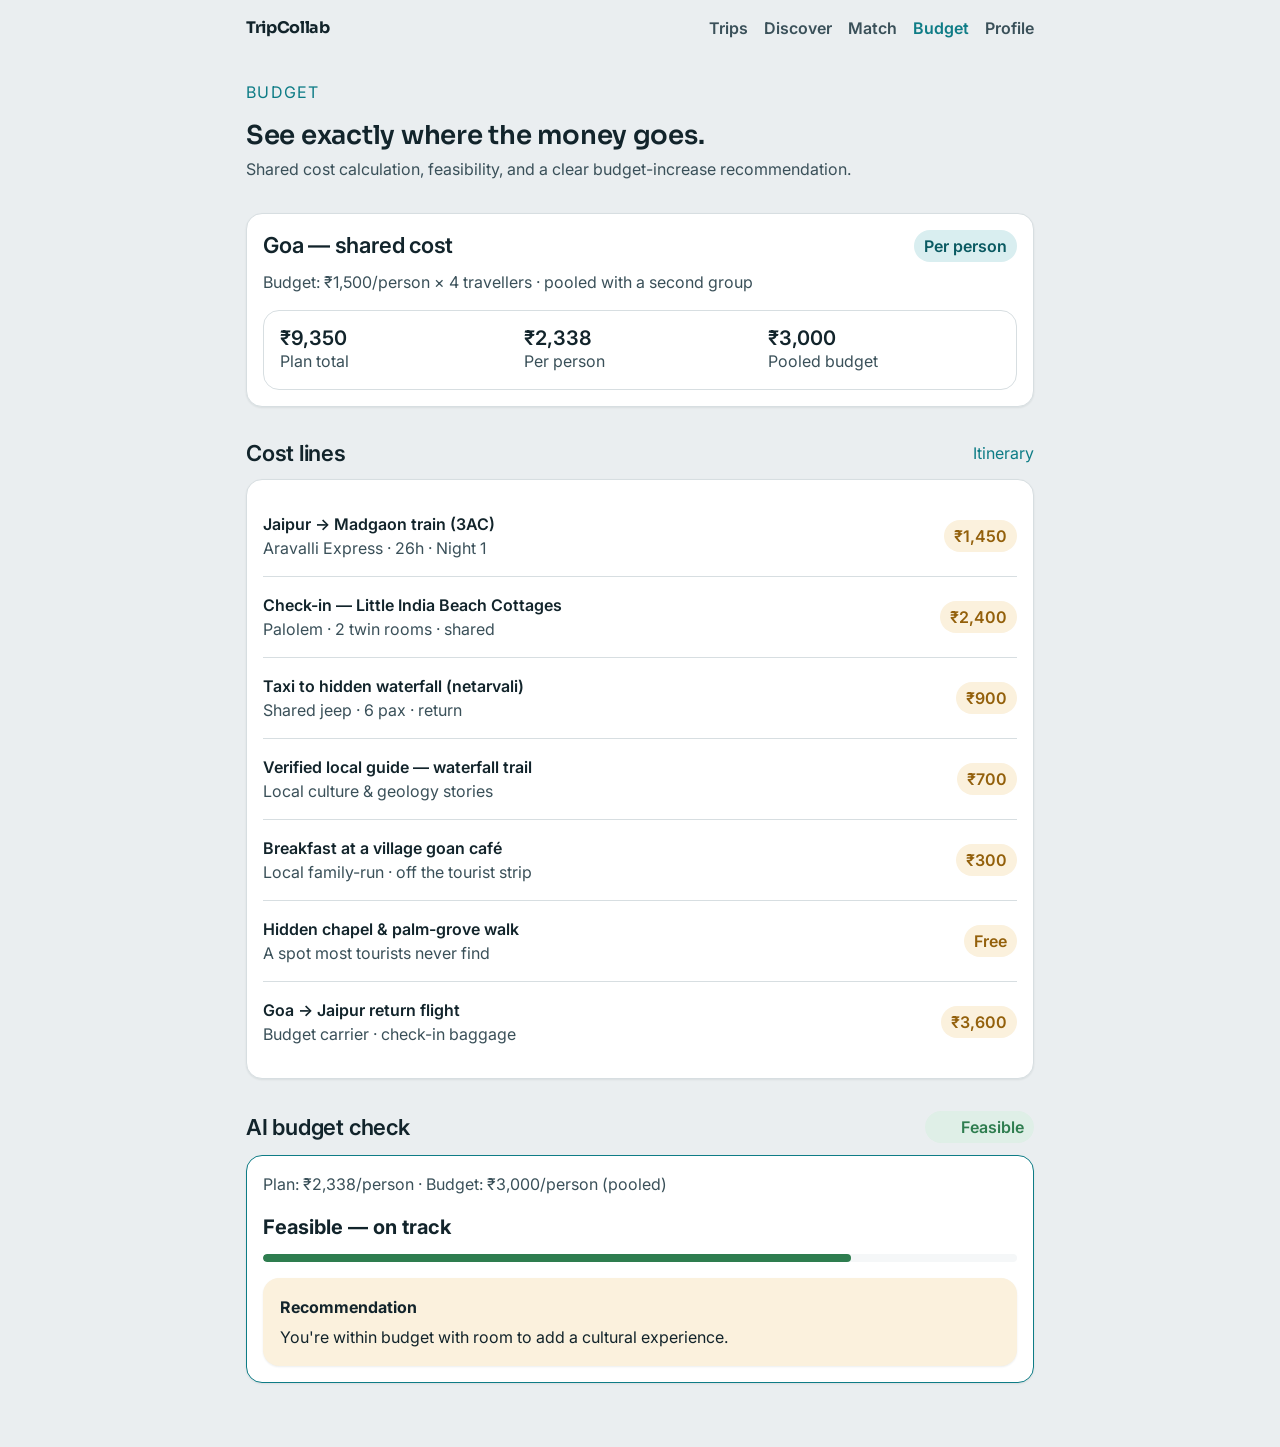
==== budget.html @ 63c368d9 "Milestone 2: Trip & collaborative planning core Builds the TripCollab experience (mobile-first, fram" ====
<!DOCTYPE html>
<html lang="en">
<head>
  <meta charset="UTF-8" />
  <meta name="viewport" content="width=device-width, initial-scale=1.0, viewport-fit=cover" />
  <meta name="description" content="TripCollab shared cost, budget feasibility and AI budget-increase recommendation." />
  <title>Budget · TripCollab</title>
  <link rel="preconnect" href="https://fonts.googleapis.com" />
  <link rel="preconnect" href="https://fonts.gstatic.com" crossorigin />
  <link href="https://fonts.googleapis.com/css2?family=Inter:wght@400;500;600;700&family=Sora:wght@600;700&display=swap" rel="stylesheet" />
  <link rel="stylesheet" href="assets/css/tokens.css" />
  <link rel="stylesheet" href="assets/css/base.css" />
  <link rel="stylesheet" href="assets/css/components.css" />
  <link rel="stylesheet" href="assets/css/screens.css" />
</head>
<body data-nav="budget">
  <header class="topbar">
    <span class="topbar__brand">TripCollab</span>
    <nav aria-label="Primary">
      <a data-nav="trips" href="index.html">Trips</a>
      <a data-nav="discover" href="discover.html">Discover</a>
      <a data-nav="match" href="match.html">Match</a>
      <a data-nav="budget" href="budget.html" aria-current="page">Budget</a>
      <a data-nav="profile" href="profile.html">Profile</a>
    </nav>
  </header>

  <div class="shell">
    <main class="main" id="main">
      <section class="welcome fade-up">
        <p class="welcome__kicker">Budget</p>
        <h1 class="welcome__title">See exactly where the money goes.</h1>
        <p class="welcome__sub">Shared cost calculation, feasibility, and a clear budget-increase recommendation.</p>
      </section>

      <section class="section">
        <div class="card">
          <div class="card__body">
            <div class="section__head" style="margin-bottom:8px">
              <h2 class="section__title">Goa — shared cost</h2>
              <span class="pill pill--waypoint">Per person</span>
            </div>
            <p class="card__meta" style="font-size:var(--tp-caption)">Budget: ₹1,500/person × 4 travellers · pooled with a second group</p>
            <div class="cost-summary" style="margin-top:16px" id="cost-summary"></div>
          </div>
        </div>
      </section>

      <section class="section">
        <div class="section__head">
          <h2 class="section__title">Cost lines</h2>
          <a class="section__link" href="trip.html">Itinerary</a>
        </div>
        <div class="card">
          <div class="card__body" id="cost-lines"></div>
        </div>
      </section>

      <!-- AI Budget feasibility + budget-increase recommendation -->
      <section class="section" id="ai-budget"></section>
    </main>

    <nav class="tabbar" aria-label="Primary">
      <a data-nav="trips" href="index.html"><svg class="icon" data-icon="i-trip" aria-hidden="true"></svg><span>Trips</span></a>
      <a data-nav="discover" href="discover.html"><svg class="icon" data-icon="i-discover" aria-hidden="true"></svg><span>Discover</span></a>
      <a data-nav="match" href="match.html"><svg class="icon" data-icon="i-match" aria-hidden="true"></svg><span>Match</span></a>
      <a data-nav="budget" href="budget.html" aria-current="page"><svg class="icon" data-icon="i-budget" aria-hidden="true"></svg><span>Budget</span></a>
      <a data-nav="profile" href="profile.html"><svg class="icon" data-icon="i-profile" aria-hidden="true"></svg><span>Profile</span></a>
    </nav>
  </div>

  <script src="assets/js/data.js"></script>
  <script src="assets/js/app.js"></script>
  <script src="assets/js/budget.js"></script>
</body>
</html>
---- assets/css/tokens.css ----
/* ============================================================
   TripCollab — Design Tokens ("Wayline")
   Single source of truth for colors, type, spacing, shape, motion.
   Reference tokens only — never use raw values in components.
   ============================================================ */

:root {
  /* ---- Colour: core ---- */
  --wp-ink: #12242B;
  --wp-ink-soft: #3A5059;
  --wp-waypoint: #0E7C86;
  --wp-waypoint-deep: #0A5A62;
  --wp-waypoint-soft: #D9EEF0;
  --wp-amber: #B9770E;
  --wp-amber-deep: #93600B;
  --wp-amber-soft: #FBF1DD;
  --wp-verify: #2E7D4F;
  --wp-verify-soft: #DFEFE7;
  --wp-surface: #FFFFFF;
  --wp-surface-2: #F5F7F8;
  --wp-canvas: #EAEEF0;
  --wp-line: #D7DEE1;
  --wp-danger: #B3261E;
  --wp-danger-soft: #FBEAE9;
  --wp-on-ink: #FFFFFF;
  --wp-shadow: rgba(18, 36, 43, 0.08);

  /* ---- Type ---- */
  --tp-d1: 600 2rem/1.2 var(--font-display);
  --tp-d2: 600 1.625rem/1.25 var(--font-display);
  --tp-h1: 600 1.375rem/1.3 var(--font-ui);
  --tp-h2: 600 1.125rem/1.35 var(--font-ui);
  --tp-body: 400 1rem/1.5 var(--font-ui);
  --tp-body-sm: 400 0.875rem/1.5 var(--font-ui);
  --tp-caption: 500 0.75rem/1.4 var(--font-ui);
  --tp-btn: 600 0.9375rem/1.2 var(--font-ui);

  --font-display: "Sora", "Segoe UI", system-ui, sans-serif;
  --font-ui: "Inter", "Segoe UI", system-ui, -apple-system, sans-serif;
  --font-numeric: "Inter", "Segoe UI", system-ui, sans-serif;

  /* ---- Spacing (8pt scale) ---- */
  --sp-1: 0.25rem;
  --sp-2: 0.5rem;
  --sp-3: 0.75rem;
  --sp-4: 1rem;
  --sp-5: 1.5rem;
  --sp-6: 2rem;
  --sp-7: 3rem;
  --sp-8: 4rem;

  /* ---- Shape ---- */
  --radius-sm: 8px;
  --radius-md: 12px;
  --radius-lg: 16px;
  --radius-pill: 999px;

  /* ---- Motion ---- */
  --dur-fast: 150ms;
  --dur-base: 200ms;
  --dur-slow: 250ms;
  --ease-out: cubic-bezier(0.22, 1, 0.36, 1);

  /* ---- Focus ring ---- */
  --focus-ring: 0 0 0 3px var(--wp-ink);
}
---- assets/css/base.css ----
/* ============================================================
   TripCollab — Base / Reset / App shell
   Mobile-first, accessible, framework-free.
   ============================================================ */

*,
*::before,
*::after {
  box-sizing: border-box;
}

html {
  font-size: 16px;
  scroll-behavior: smooth;
  -webkit-text-size-adjust: 100%;
}

body {
  margin: 0;
  min-height: 100dvh;
  font-family: var(--font-ui);
  font-size: 1rem;
  line-height: 1.5;
  color: var(--wp-ink);
  background: var(--wp-canvas);
  -webkit-font-smoothing: antialiased;
  text-rendering: optimizeLegibility;
}

h1, h2, h3, h4 {
  margin: 0;
  font-family: var(--font-display);
  color: var(--wp-ink);
  line-height: 1.25;
  letter-spacing: -0.01em;
}

p { margin: 0 0 1em; color: var(--wp-ink-soft); }

a {
  color: var(--wp-waypoint);
  text-decoration: none;
}
a:hover { text-decoration: underline; }

img, video, picture {
  display: block;
  max-width: 100%;
  height: auto;
}

button {
  font: inherit;
  cursor: pointer;
  border: none;
  background: none;
  color: inherit;
}

input, select, textarea {
  font: inherit;
  color: var(--wp-ink);
}

ul { list-style: none; margin: 0; padding: 0; }

:focus-visible {
  outline: none;
  box-shadow: var(--focus-ring);
  border-radius: var(--radius-sm);
}

.visually-hidden {
  position: absolute !important;
  width: 1px; height: 1px;
  margin: -1px; padding: 0;
  overflow: hidden;
  clip: rect(0 0 0 0);
  white-space: nowrap;
  border: 0;
}

/* ---- App shell ---- */
.shell {
  min-height: 100dvh;
  display: flex;
  flex-direction: column;
}

.main {
  flex: 1 1 auto;
  width: 100%;
  max-width: 640px;
  margin: 0 auto;
  padding: 0 var(--sp-4) var(--sp-8);
}

/* ---- Bottom tab bar (mobile spine) ---- */
.tabbar {
  position: sticky;
  bottom: 0;
  z-index: 20;
  display: grid;
  grid-template-columns: repeat(5, 1fr);
  gap: 2px;
  padding: 6px var(--sp-2) calc(6px + env(safe-area-inset-bottom, 0px));
  background: rgba(255, 255, 255, 0.92);
  backdrop-filter: saturate(160%) blur(8px);
  border-top: 1px solid var(--wp-line);
}

.tabbar a {
  display: flex;
  flex-direction: column;
  align-items: center;
  gap: 3px;
  padding: 6px 2px;
  border-radius: var(--radius-md);
  color: var(--wp-ink-soft);
  font-size: 0.6875rem;
  font-weight: 600;
  text-align: center;
  min-height: 44px;
}
.tabbar a[aria-current="page"] {
  color: var(--wp-waypoint);
  background: var(--wp-waypoint-soft);
}
.tabbar a:hover { text-decoration: none; color: var(--wp-waypoint); }

/* ---- Utility ---- */
.icon { width: 1.25rem; height: 1.25rem; flex: none; }
.icon--lg { width: 1.5rem; height: 1.5rem; }

@media (min-width: 740px) {
  .main { max-width: 820px; padding-bottom: var(--sp-8); }
}
---- assets/css/components.css ----
/* ============================================================
   TripCollab — Components ("Wayline")
   Buttons, cards, pills, tabs, chips, fields, skeletons, etc.
   ============================================================ */

/* ---- Buttons ---- */
.btn {
  display: inline-flex;
  align-items: center;
  justify-content: center;
  gap: 0.5rem;
  min-height: 44px;
  padding: 0.625rem 1.125rem;
  border-radius: var(--radius-pill);
  font: var(--tp-btn);
  transition: transform var(--dur-fast) var(--ease-out),
              background var(--dur-fast) var(--ease-out),
              box-shadow var(--dur-fast) var(--ease-out);
  user-select: none;
}
.btn:active { transform: scale(0.98); }
.btn--primary { background: var(--wp-waypoint); color: var(--wp-on-ink); }
.btn--primary:hover { background: var(--wp-waypoint-deep); box-shadow: 0 6px 16px var(--wp-shadow); }
.btn--secondary { background: var(--wp-waypoint-soft); color: var(--wp-waypoint-deep); }
.btn--secondary:hover { background: #c8e5e9; }
.btn--ghost { background: transparent; color: var(--wp-waypoint); }
.btn--ghost:hover { background: var(--wp-waypoint-soft); }
.btn--block { width: 100%; }
.btn svg { width: 1.1rem; height: 1.1rem; }

/* ---- Cards ---- */
.card {
  background: var(--wp-surface);
  border: 1px solid var(--wp-line);
  border-radius: var(--radius-lg);
  overflow: hidden;
  box-shadow: 0 1px 2px var(--wp-shadow);
}
.card__body { padding: var(--sp-4); }
.card__title { margin-bottom: 0.25rem; }
.card__meta { font-size: var(--tp-body-sm); color: var(--wp-ink-soft); }

/* ---- Media ---- */
.media { position: relative; aspect-ratio: 3 / 2; background: var(--wp-surface-2); overflow: hidden; }
.media--wide { aspect-ratio: 16 / 9; }
.media img { width: 100%; height: 100%; object-fit: cover; }
.media--cover { aspect-ratio: auto; min-height: 220px; }
.media__badge {
  position: absolute;
  left: var(--sp-3); bottom: var(--sp-3);
  display: inline-flex; align-items: center; gap: 0.4rem;
  padding: 0.3rem 0.625rem;
  border-radius: var(--radius-pill);
  font-size: var(--tp-caption);
  font-weight: 600;
  color: var(--wp-on-ink);
  background: rgba(18, 36, 43, 0.72);
  backdrop-filter: blur(4px);
}

/* ---- Pills / status ---- */
.pill {
  display: inline-flex; align-items: center; gap: 0.35rem;
  padding: 0.25rem 0.625rem;
  border-radius: var(--radius-pill);
  font-size: var(--tp-caption);
  font-weight: 600;
  background: var(--wp-surface-2);
  color: var(--wp-ink-soft);
}
.pill--waypoint { background: var(--wp-waypoint-soft); color: var(--wp-waypoint-deep); }
.pill--amber { background: var(--wp-amber-soft); color: var(--wp-amber-deep); }
.pill--verify { background: var(--wp-verify-soft); color: var(--wp-verify); }
.pill--danger { background: var(--wp-danger-soft); color: var(--wp-danger); }
.pill--solid-verify { background: var(--wp-verify); color: #fff; }

/* ---- Chips (avatar clusters) ---- */
.chip {
  display: inline-flex; align-items: center; gap: 0.5rem;
  padding: 0.375rem 0.75rem;
  border-radius: var(--radius-pill);
  border: 1px solid var(--wp-line);
  background: var(--wp-surface);
  font-size: var(--tp-body-sm);
  font-weight: 600;
}
.chip svg { width: 1rem; height: 1rem; color: var(--wp-waypoint); }

.avatars { display: inline-flex; }
.avatars span {
  display: inline-flex; align-items: center; justify-content: center;
  width: 1.75rem; height: 1.75rem;
  border-radius: 50%;
  border: 2px solid var(--wp-surface);
  font-size: 0.6875rem; font-weight: 700;
  color: #fff;
}
.avatars span + span { margin-left: -0.5rem; }
.av-1 { background: var(--wp-waypoint); }
.av-2 { background: var(--wp-amber); }
.av-3 { background: var(--wp-verify); }
.av-4 { background: #7C5CBF; }

/* ---- Section headers ---- */
.section { margin-top: var(--sp-6); }
.section__head {
  display: flex; align-items: center; justify-content: space-between;
  gap: 1rem; margin-bottom: var(--sp-3);
}
.section__title { font: var(--tp-h1); }
.section__link { font: 600 var(--tp-body-sm) var(--font-ui); color: var(--wp-waypoint); }

/* ---- Tabs (sub-navigation) ---- */
.tabs {
  display: flex; gap: 0.25rem;
  overflow-x: auto;
  padding: 0.25rem;
  background: var(--wp-surface-2);
  border-radius: var(--radius-pill);
  scrollbar-width: none;
}
.tabs::-webkit-scrollbar { display: none; }
.tabs a {
  flex: none;
  padding: 0.5rem 0.875rem;
  border-radius: var(--radius-pill);
  font-size: var(--tp-body-sm); font-weight: 600;
  color: var(--wp-ink-soft);
  white-space: nowrap;
}
.tabs a[aria-selected="true"] { background: var(--wp-surface); color: var(--wp-waypoint); box-shadow: 0 1px 3px var(--wp-shadow); }
.tabs a:hover { text-decoration: none; color: var(--wp-waypoint); }

/* ---- Desktop top nav ---- */
.topbar { display: none; }
@media (min-width: 740px) {
  .topbar {
    display: flex; align-items: center; gap: 1.5rem;
    max-width: 820px; margin: 0 auto; padding: var(--sp-4);
  }
  .topbar__brand { font-family: var(--font-display); font-weight: 700; letter-spacing: -0.02em; color: var(--wp-ink); }
  .topbar nav { display: flex; gap: 1rem; margin-left: auto; }
  .topbar nav a { font-weight: 600; color: var(--wp-ink-soft); }
  .topbar nav a[aria-current="page"] { color: var(--wp-waypoint); }
  .tabbar { display: none; }
}

/* ---- Forms ---- */
.field { display: flex; flex-direction: column; gap: 0.375rem; margin-bottom: var(--sp-4); }
.field label { font: 600 var(--tp-body-sm) var(--font-ui); color: var(--wp-ink); }
.field .hint { font-size: var(--tp-caption); color: var(--wp-ink-soft); }
.field input, .field select, .field textarea {
  min-height: 48px;
  padding: 0.75rem 0.875rem;
  border: 1px solid var(--wp-line);
  border-radius: var(--radius-md);
  background: var(--wp-surface);
  font-size: 1rem;
}
.field input:focus, .field select:focus, .field textarea:focus {
  outline: none; border-color: var(--wp-waypoint); box-shadow: 0 0 0 3px var(--wp-waypoint-soft);
}

/* ---- Skeleton ---- */
.skeleton {
  border-radius: var(--radius-md);
  background: linear-gradient(90deg, var(--wp-surface-2) 25%, #EFF3F5 37%, var(--wp-surface-2) 63%);
  background-size: 400% 100%;
  animation: shimmer 1.4s ease infinite;
}
@keyframes shimmer { 0% { background-position: 100% 0; } 100% { background-position: -100% 0; } }

/* ---- List rows ---- */
.row {
  display: flex; align-items: center; gap: 1rem;
  padding: var(--sp-4) 0;
  border-bottom: 1px solid var(--wp-line);
}
.row:last-child { border-bottom: none; }
.row__main { flex: 1 1 auto; min-width: 0; }
.row__title { font-weight: 600; color: var(--wp-ink); }
.row__sub { font-size: var(--tp-body-sm); color: var(--wp-ink-soft); }
.row__trailing { flex: none; text-align: right; }

/* ---- Screen transitions ---- */
@keyframes fadeUp {
  from { opacity: 0; transform: translateY(8px); }
  to { opacity: 1; transform: none; }
}
.fade-up { animation: fadeUp var(--dur-slow) var(--ease-out) both; }

@media (prefers-reduced-motion: reduce) {
  * { animation-duration: 0.001ms !important; animation-iteration-count: 1 !important; transition-duration: 0.001ms !important; scroll-behavior: auto !important; }
}
---- assets/css/screens.css ----
/* ============================================================
   TripCollab — Feature styles (Milestone 2 screens)
   Trips list, trip home, itinerary, discover, budget-collab.
   ============================================================ */

/* ---- Home / Trips list ---- */
.welcome { margin-top: var(--sp-5); }
.welcome__kicker { font: 600 var(--tp-caption) var(--font-ui); color: var(--wp-waypoint); text-transform: uppercase; letter-spacing: 0.08em; }
.welcome__title { font: var(--tp-d2); margin-top: 0.25rem; }
.welcome__sub { margin-top: 0.25rem; }

.trip-card { display: block; margin-bottom: var(--sp-4); color: inherit; }
.trip-card:hover { text-decoration: none; }
.trip-card .media { aspect-ratio: 16 / 9; }
.trip-card__body { display: flex; align-items: center; gap: 1rem; padding: var(--sp-4); }
.trip-card__title { font: var(--tp-h1); }
.trip-card__meta { font-size: var(--tp-body-sm); color: var(--wp-ink-soft); display: flex; align-items: center; gap: 0.75rem; flex-wrap: wrap; }
.trip-card__status { margin-left: auto; }

/* ---- Floating create button ---- */
.fab {
  position: fixed;
  right: var(--sp-5);
  bottom: calc(5.5rem + env(safe-area-inset-bottom, 0px));
  z-index: 15;
  display: inline-flex; align-items: center; gap: 0.5rem;
  min-height: 52px; padding: 0.75rem 1.25rem;
  border-radius: var(--radius-pill);
  font: var(--tp-btn);
  color: #fff;
  background: var(--wp-waypoint);
  box-shadow: 0 10px 24px var(--wp-shadow);
  transition: transform var(--dur-fast) var(--ease-out), background var(--dur-fast) var(--ease-out);
}
.fab:hover { background: var(--wp-waypoint-deep); text-decoration: none; transform: translateY(-1px); }
.fab svg { width: 1.25rem; height: 1.25rem; }
.fab--text { position: static; }

/* ---- Trip home header ---- */
.hero {
  position: relative;
  border-radius: var(--radius-lg);
  overflow: hidden;
  min-height: 240px;
  display: flex; align-items: flex-end;
  margin-top: var(--sp-5);
  color: #fff;
}
.hero img { position: absolute; inset: 0; width: 100%; height: 100%; object-fit: cover; }
.hero__scrim { position: absolute; inset: 0; background: linear-gradient(180deg, rgba(18,36,43,0.05) 0%, rgba(18,36,43,0.62) 78%); }
.hero__content { position: relative; padding: var(--sp-5); }
.hero__title { font: var(--tp-d1); color: #fff; }
.hero__meta { display: flex; align-items: center; gap: 0.75rem; flex-wrap: wrap; margin-top: 0.5rem; color: #fff; }
.hero__meta .pill { background: rgba(255,255,255,0.22); color: #fff; }

/* ---- Itinerary timeline ---- */
.tl { position: relative; padding-left: 1.5rem; }
.tl::before {
  content: ""; position: absolute; left: 6px; top: 6px; bottom: 6px;
  width: 2px; background: var(--wp-waypoint-soft); border-radius: 2px;
}
.tl-day { margin-bottom: var(--sp-5); }
.tl-day__head { display: flex; align-items: baseline; gap: 0.75rem; margin-bottom: var(--sp-3); }
.tl-day__num { font: var(--tp-h1); color: var(--wp-waypoint); }
.tl-day__label { font-size: var(--tp-body-sm); color: var(--wp-ink-soft); }
.tl-item { position: relative; margin-bottom: var(--sp-3); }
.tl-item::before {
  content: ""; position: absolute; left: -1.5rem; top: 4px;
  width: 14px; height: 14px; border-radius: 50%;
  background: var(--wp-surface); border: 2px solid var(--wp-waypoint);
}
.tl-item__time { font: 600 var(--tp-caption) var(--font-numeric); color: var(--wp-ink-soft); }
.tl-item .card__body { display: flex; gap: 1rem; }
.tl-item__icon {
  width: 2.5rem; height: 2.5rem; flex: none; border-radius: var(--radius-sm);
  display: inline-flex; align-items: center; justify-content: center;
  background: var(--wp-waypoint-soft); color: var(--wp-waypoint-deep);
}
.tl-item__thumb {
  flex: none; width: 3.5rem; height: 3.5rem; border-radius: var(--radius-sm);
  object-fit: cover; border: 1px solid var(--wp-line);
}
.tl-item__title { font-weight: 600; }
.tl-item__sub { font-size: var(--tp-body-sm); color: var(--wp-ink-soft); }
.tl-item__foot { display: flex; gap: 0.5rem; flex-wrap: wrap; margin-top: 0.5rem; }

/* ---- Shared cost summary ---- */
.cost-summary {
  display: grid; grid-template-columns: repeat(3, 1fr); gap: var(--sp-3);
  padding: var(--sp-4);
  background: var(--wp-surface); border: 1px solid var(--wp-line); border-radius: var(--radius-lg);
}
.cost-summary__val { font: 600 1.25rem/1.1 var(--font-numeric); color: var(--wp-ink); }
.cost-summary__lab { font-size: var(--tp-caption); color: var(--wp-ink-soft); }

/* ---- Budget-collab moment ---- */
.bc {
  position: relative;
  padding: var(--sp-5);
  border-radius: var(--radius-lg);
  background: linear-gradient(135deg, var(--wp-waypoint-soft), #e6f3f4);
  border: 1px solid var(--wp-waypoint);
  overflow: hidden;
}
.bc__title { font: var(--tp-h1); color: var(--wp-waypoint-deep); }
.bc__pools { display: flex; align-items: center; gap: 0.75rem; flex-wrap: wrap; margin: var(--sp-4) 0; }
.bc__pool {
  display: inline-flex; flex-direction: column; align-items: center; justify-content: center;
  min-width: 5.5rem; padding: 0.625rem 0.75rem;
  border-radius: var(--radius-md);
  background: var(--wp-surface); border: 1px solid var(--wp-line);
  box-shadow: 0 1px 2px var(--wp-shadow);
}
.bc__pool strong { font: 600 1rem var(--font-numeric); color: var(--wp-ink); }
.bc__pool span { font-size: var(--tp-caption); color: var(--wp-ink-soft); }
.bc__plus { font: 600 1.25rem var(--font-ui); color: var(--wp-waypoint); }
.bc__eq { font: 700 1.25rem var(--font-ui); color: var(--wp-waypoint-deep); }
.bc__total {
  display: inline-flex; flex-direction: column; align-items: center; justify-content: center;
  min-width: 6rem; padding: 0.75rem;
  border-radius: var(--radius-md);
  background: var(--wp-waypoint); color: #fff; box-shadow: 0 6px 16px var(--wp-shadow);
}
.bc__total strong { font: 700 1.25rem var(--font-numeric); color: #fff; }
.bc__total span { font-size: var(--tp-caption); color: rgba(255,255,255,0.85); }
.bc__list { display: grid; gap: 0.5rem; margin: var(--sp-3) 0 0; }
.bc__list li { display: flex; align-items: center; gap: 0.5rem; font-size: var(--tp-body-sm); color: var(--wp-ink); }
.bc__list svg { width: 1rem; height: 1rem; color: var(--wp-verify); flex: none; }

/* ---- Discover / place cards ---- */
.grid { display: grid; gap: var(--sp-4); }
@media (min-width: 740px) { .grid { grid-template-columns: 1fr 1fr; } }
.place-card .media { aspect-ratio: 3 / 2; }
.place-card__body { padding: var(--sp-4); }
.place-card__tags { display: flex; gap: 0.375rem; flex-wrap: wrap; margin-bottom: 0.5rem; }
.place-card__title { font: var(--tp-h2); margin-bottom: 0.25rem; }
.place-card__desc { font-size: var(--tp-body-sm); color: var(--wp-ink-soft); }

/* ---- Guide card ---- */
.guide-card { display: flex; gap: 1rem; padding: var(--sp-4); align-items: center; }
.guide-card__photo {
  flex: none; width: 3.5rem; height: 3.5rem; border-radius: 50%;
  object-fit: cover; border: 2px solid var(--wp-verify);
}
.guide-card__name { font-weight: 700; display: flex; align-items: center; gap: 0.375rem; }
.guide-card__role { font-size: var(--tp-body-sm); color: var(--wp-ink-soft); }
.guide-card__rate { font-size: var(--tp-caption); color: var(--wp-amber-deep); font-weight: 600; }

/* ---- Empty / error states ---- */
.empty { text-align: center; padding: var(--sp-7) var(--sp-4); color: var(--wp-ink-soft); }
.empty svg { width: 3rem; height: 3rem; color: var(--wp-line); margin: 0 auto 1rem; }
.empty h3 { font: var(--tp-h2); color: var(--wp-ink); margin-bottom: 0.25rem; }
.empty p { font-size: var(--tp-body-sm); max-width: 32ch; margin: 0 auto; }

/* ---- Comments ---- */
.comment { display: flex; gap: 0.75rem; margin-bottom: var(--sp-3); }
.comment__avatar {
  flex: none; width: 2rem; height: 2rem; border-radius: 50%;
  display: inline-flex; align-items: center; justify-content: center;
  font-size: 0.75rem; font-weight: 700; color: #fff;
}
.comment__bubble { background: var(--wp-surface-2); border-radius: var(--radius-md); padding: 0.625rem 0.75rem; }
.comment__name { font-size: var(--tp-caption); font-weight: 700; color: var(--wp-ink); }
.comment__text { font-size: var(--tp-body-sm); margin: 0.125rem 0 0; color: var(--wp-ink); }
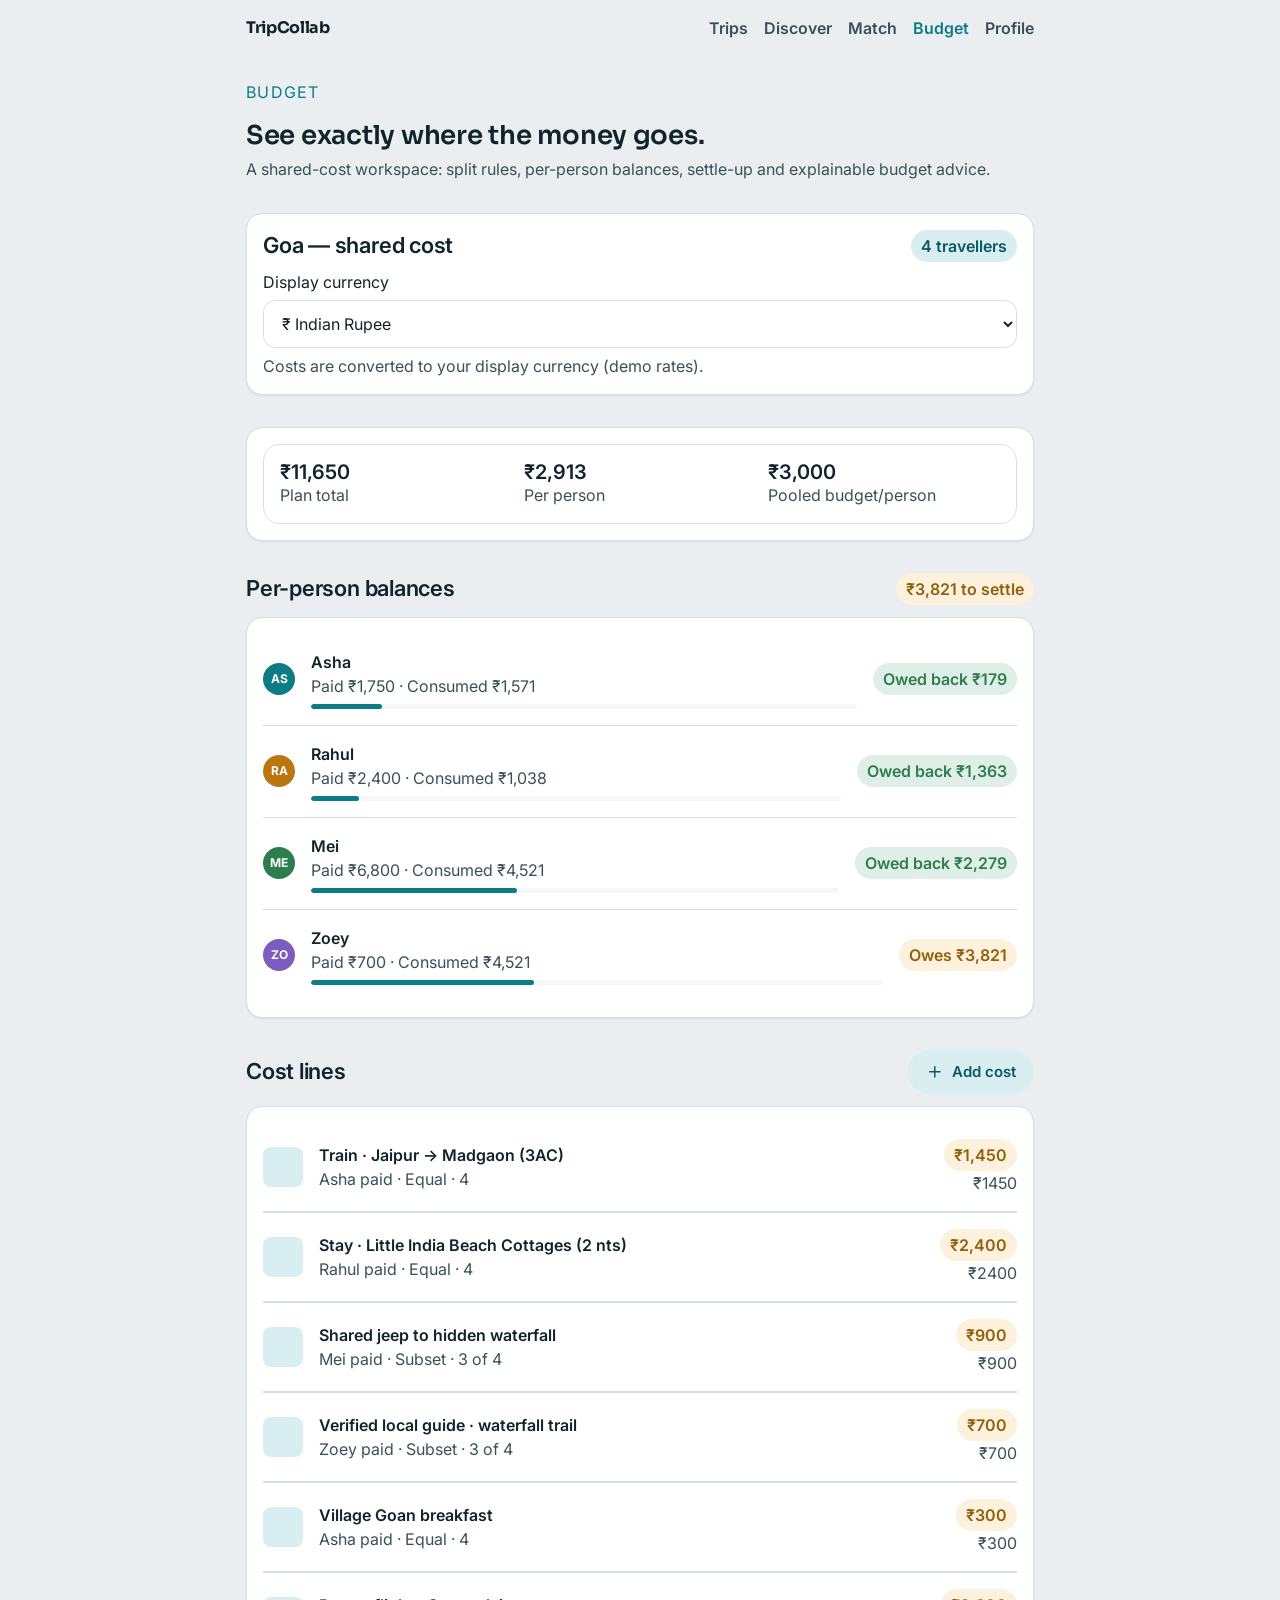
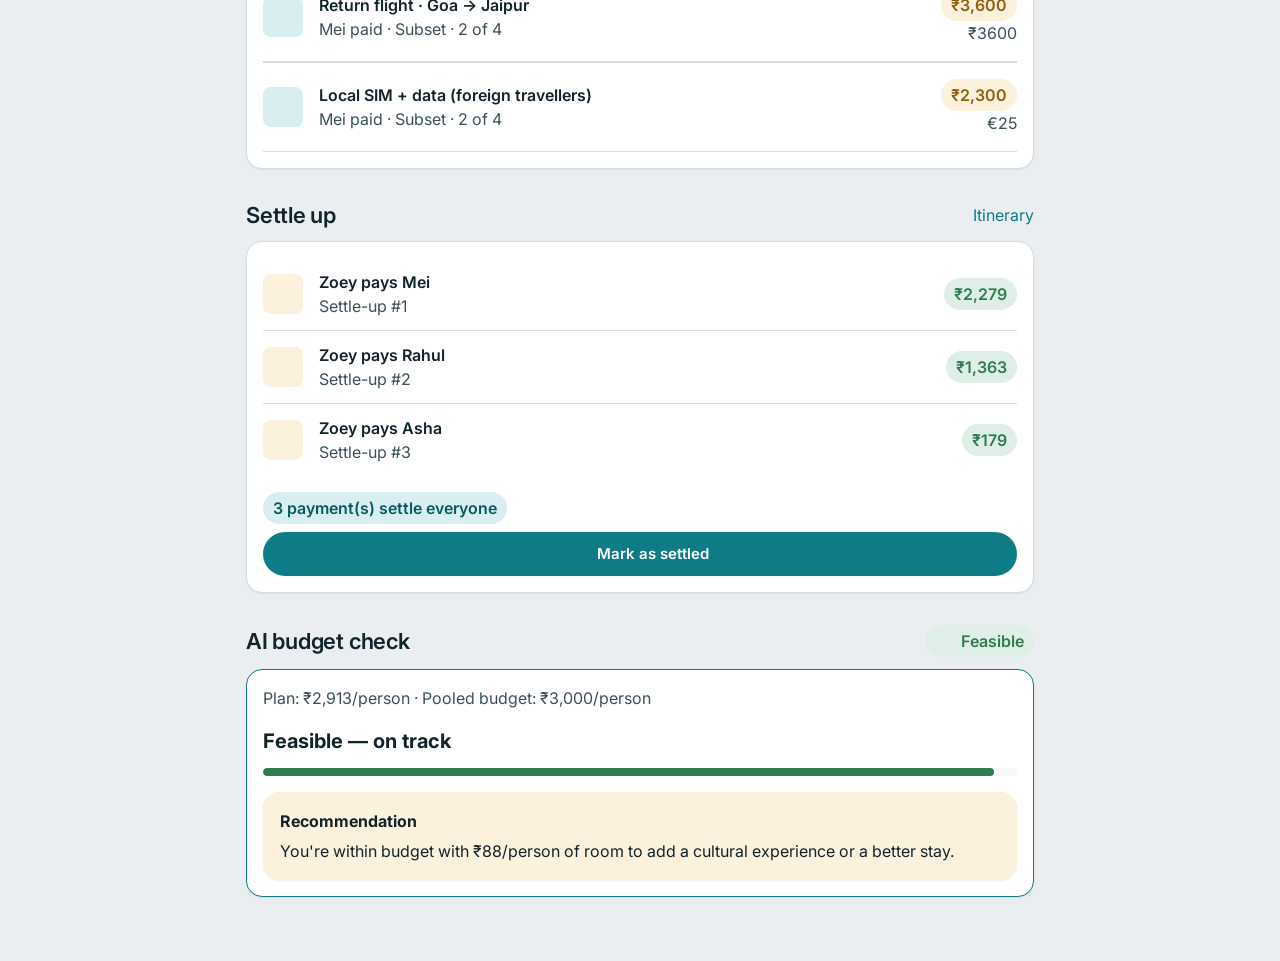
==== commit 3e211c28: "Milestone 4: Shared-cost workspace - Budget page becomes a live shared-cost workspace:   - Per-perso" ====
--- a/budget.html
+++ b/budget.html
@@ -3,7 +3,7 @@
 <head>
   <meta charset="UTF-8" />
   <meta name="viewport" content="width=device-width, initial-scale=1.0, viewport-fit=cover" />
-  <meta name="description" content="TripCollab shared cost, budget feasibility and AI budget-increase recommendation." />
+  <meta name="description" content="TripCollab shared-cost workspace: ledger, split rules, settle-up and AI budget advice." />
   <title>Budget · TripCollab</title>
   <link rel="preconnect" href="https://fonts.googleapis.com" />
   <link rel="preconnect" href="https://fonts.gstatic.com" crossorigin />
@@ -30,33 +30,111 @@
       <section class="welcome fade-up">
         <p class="welcome__kicker">Budget</p>
         <h1 class="welcome__title">See exactly where the money goes.</h1>
-        <p class="welcome__sub">Shared cost calculation, feasibility, and a clear budget-increase recommendation.</p>
+        <p class="welcome__sub">A shared-cost workspace: split rules, per-person balances, settle-up and explainable budget advice.</p>
       </section>
 
+      <!-- Trip selector / currency -->
       <section class="section">
         <div class="card">
           <div class="card__body">
             <div class="section__head" style="margin-bottom:8px">
               <h2 class="section__title">Goa — shared cost</h2>
-              <span class="pill pill--waypoint">Per person</span>
+              <span class="pill pill--waypoint">4 travellers</span>
             </div>
-            <p class="card__meta" style="font-size:var(--tp-caption)">Budget: ₹1,500/person × 4 travellers · pooled with a second group</p>
-            <div class="cost-summary" style="margin-top:16px" id="cost-summary"></div>
+            <div class="field" style="margin-bottom:0">
+              <label for="currency">Display currency</label>
+              <select id="currency">
+                <option value="INR" selected>₹ Indian Rupee</option>
+                <option value="EUR">€ Euro</option>
+                <option value="USD">$ US Dollar</option>
+              </select>
+              <span class="hint">Costs are converted to your display currency (demo rates).</span>
+            </div>
           </div>
         </div>
       </section>
 
+      <!-- Summary -->
+      <section class="section" id="cost-summary-wrap">
+        <div class="card">
+          <div class="card__body">
+            <div class="cost-summary" id="cost-summary"></div>
+          </div>
+        </div>
+      </section>
+
+      <!-- Per-person ledger -->
+      <section class="section">
+        <div class="section__head">
+          <h2 class="section__title">Per-person balances</h2>
+          <span class="pill pill--amber" id="ledger-balance"></span>
+        </div>
+        <div class="card">
+          <div class="card__body" id="ledger"></div>
+        </div>
+      </section>
+
+      <!-- Cost lines -->
       <section class="section">
         <div class="section__head">
           <h2 class="section__title">Cost lines</h2>
-          <a class="section__link" href="trip.html">Itinerary</a>
+          <button class="btn btn--secondary" type="button" id="add-cost-btn">
+            <svg data-icon="i-plus" aria-hidden="true"></svg> Add cost
+          </button>
         </div>
         <div class="card">
           <div class="card__body" id="cost-lines"></div>
         </div>
       </section>
 
-      <!-- AI Budget feasibility + budget-increase recommendation -->
+      <!-- Add cost form (hidden until toggled) -->
+      <section class="section" id="add-cost-section" hidden>
+        <div class="card" style="border-color:var(--wp-waypoint)">
+          <div class="card__body">
+            <h2 class="section__title" style="margin-bottom:12px">Add a cost line</h2>
+            <div class="field"><label for="add-label">What was it?</label><input id="add-label" type="text" placeholder="e.g. Dinner at beach shack" /></div>
+            <div style="display:grid;grid-template-columns:1fr 1fr;gap:12px">
+              <div class="field"><label for="add-amount">Amount</label><input id="add-amount" type="number" inputmode="decimal" min="0" step="1" placeholder="500" /></div>
+              <div class="field"><label for="add-currency">Currency</label>
+                <select id="add-currency"><option value="INR">₹ INR</option><option value="EUR">€ EUR</option><option value="USD">$ USD</option></select>
+              </div>
+            </div>
+            <div class="field"><label for="add-payer">Paid by</label>
+              <select id="add-payer"></select>
+            </div>
+            <div class="field"><label for="add-rule">Split rule</label>
+              <select id="add-rule">
+                <option value="equal" selected>Equal — everyone splits</option>
+                <option value="subset">Subset — only some people</option>
+              </select>
+              <span class="hint">(Custom per-person shares are a further refinement; equal + subset cover most group trips.)</span>
+            </div>
+            <div class="field" id="add-subset-wrap" hidden>
+              <label>Who is included?</label>
+              <div id="add-subset" class="subset-picker"></div>
+            </div>
+            <div style="display:flex;gap:12px;flex-wrap:wrap">
+              <button class="btn btn--primary" type="button" id="save-cost">
+                <svg data-icon="i-check" aria-hidden="true"></svg> Save cost line
+              </button>
+              <button class="btn btn--ghost" type="button" id="cancel-cost">Cancel</button>
+            </div>
+          </div>
+        </div>
+      </section>
+
+      <!-- Settle-up -->
+      <section class="section" id="settle-section">
+        <div class="section__head">
+          <h2 class="section__title">Settle up</h2>
+          <a class="section__link" href="trip.html">Itinerary</a>
+        </div>
+        <div class="card">
+          <div class="card__body" id="settle"></div>
+        </div>
+      </section>
+
+      <!-- AI Budget advisement -->
       <section class="section" id="ai-budget"></section>
     </main>
 
--- a/assets/css/screens.css
+++ b/assets/css/screens.css
@@ -152,9 +152,55 @@
 .empty h3 { font: var(--tp-h2); color: var(--wp-ink); margin-bottom: 0.25rem; }
 .empty p { font-size: var(--tp-body-sm); max-width: 32ch; margin: 0 auto; }
 
+/* ---- Score ring (compatibility) ---- */
+.score-ring {
+  --ring: var(--wp-waypoint);
+  --val: 50;
+  width: 68px; height: 68px; flex: none;
+  display: inline-flex; align-items: center; justify-content: center;
+  border-radius: 50%;
+  background: conic-gradient(var(--ring) calc(var(--val) * 1%), var(--wp-surface-2) 0);
+  position: relative;
+}
+.score-ring::before {
+  content: ""; position: absolute; inset: 5px; border-radius: 50%; background: var(--wp-surface);
+}
+.score-ring span {
+  position: relative; font: 600 0.9375rem/1 var(--font-numeric); color: var(--wp-ink);
+}
+
+/* ---- Budget-Collab animated wayline ---- */
+.bc__wayline {
+  position: relative; height: 60px; margin: -6px 0 4px;
+}
+.bc__wayline svg { width: 100%; height: 100%; }
+.wl-draw {
+  stroke-dasharray: 320;
+  stroke-dashoffset: 320;
+  animation: wlDraw 1.6s var(--ease-out) 0.2s forwards;
+}
+@keyframes wlDraw { to { stroke-dashoffset: 0; } }
+.bc__dot {
+  position: absolute; top: 30px; width: 10px; height: 10px; border-radius: 50%;
+  background: var(--wp-waypoint); transform: translate(-50%, -50%);
+  box-shadow: 0 0 0 4px var(--wp-waypoint-soft);
+}
+.bc__spark {
+  position: absolute; top: 30px; left: 50%; transform: translate(-50%, -54%);
+  width: 1.5rem; height: 1.5rem; display: inline-flex; align-items: center; justify-content: center;
+  color: var(--wp-verify); background: var(--wp-surface); border-radius: 50%;
+  box-shadow: 0 0 0 3px var(--wp-verify-soft);
+  scale: 0; animation: sparkPop 0.4s var(--ease-out) 1.7s forwards;
+}
+@keyframes sparkPop { to { scale: 1; } }
+.bc.bc--pooled { animation: poolGlow 1.2s var(--ease-out); }
+@keyframes poolGlow {
+  0% { box-shadow: 0 0 0 0 var(--wp-waypoint); }
+  100% { box-shadow: 0 0 0 18px rgba(14,124,134,0); }
+}
+
 /* ---- Comments ---- */
-.comment { display: flex; gap: 0.75rem; margin-bottom: var(--sp-3); }
-.comment__avatar {
+.comment { display: flex; gap: 0.75rem; margin-bottom: var(--sp-3); }.comment__avatar {
   flex: none; width: 2rem; height: 2rem; border-radius: 50%;
   display: inline-flex; align-items: center; justify-content: center;
   font-size: 0.75rem; font-weight: 700; color: #fff;
@@ -162,3 +208,28 @@
 .comment__bubble { background: var(--wp-surface-2); border-radius: var(--radius-md); padding: 0.625rem 0.75rem; }
 .comment__name { font-size: var(--tp-caption); font-weight: 700; color: var(--wp-ink); }
 .comment__text { font-size: var(--tp-body-sm); margin: 0.125rem 0 0; color: var(--wp-ink); }
+
+/* ---- Shared-cost workspace (Milestone 4) ---- */
+.row-detail { border-bottom: 1px solid var(--wp-line); }
+.row-detail:last-child { border-bottom: none; }
+.row-detail summary { list-style: none; cursor: pointer; }
+.row-detail summary::-webkit-details-marker { display: none; }
+.row-detail summary .row { padding: var(--sp-3) 0; }
+.row-detail[open] summary .tl-item__icon { background: var(--wp-waypoint-soft); }
+.row-detail__body { padding: 0 0 var(--sp-4) 3.5rem; }
+.row-detail__shared { display: flex; gap: 0.5rem; flex-wrap: wrap; }
+
+.settle-list .row { padding: var(--sp-3) 0; }
+.settle-list .tl-item__icon { background: var(--wp-amber-soft); color: var(--wp-amber-deep); }
+
+/* ---- Add-cost subset picker ---- */
+.subset-picker { display: flex; flex-wrap: wrap; gap: 0.5rem; }
+.sub-option {
+  display: inline-flex; align-items: center; gap: 0.5rem;
+  padding: 0.5rem 0.75rem;
+  border: 1px solid var(--wp-line); border-radius: var(--radius-pill);
+  font-size: var(--tp-body-sm); font-weight: 600; cursor: pointer;
+  background: var(--wp-surface);
+}
+.sub-option:has(input:checked) { background: var(--wp-waypoint-soft); border-color: var(--wp-waypoint); color: var(--wp-waypoint-deep); }
+.sub-option input { accent-color: var(--wp-waypoint); }
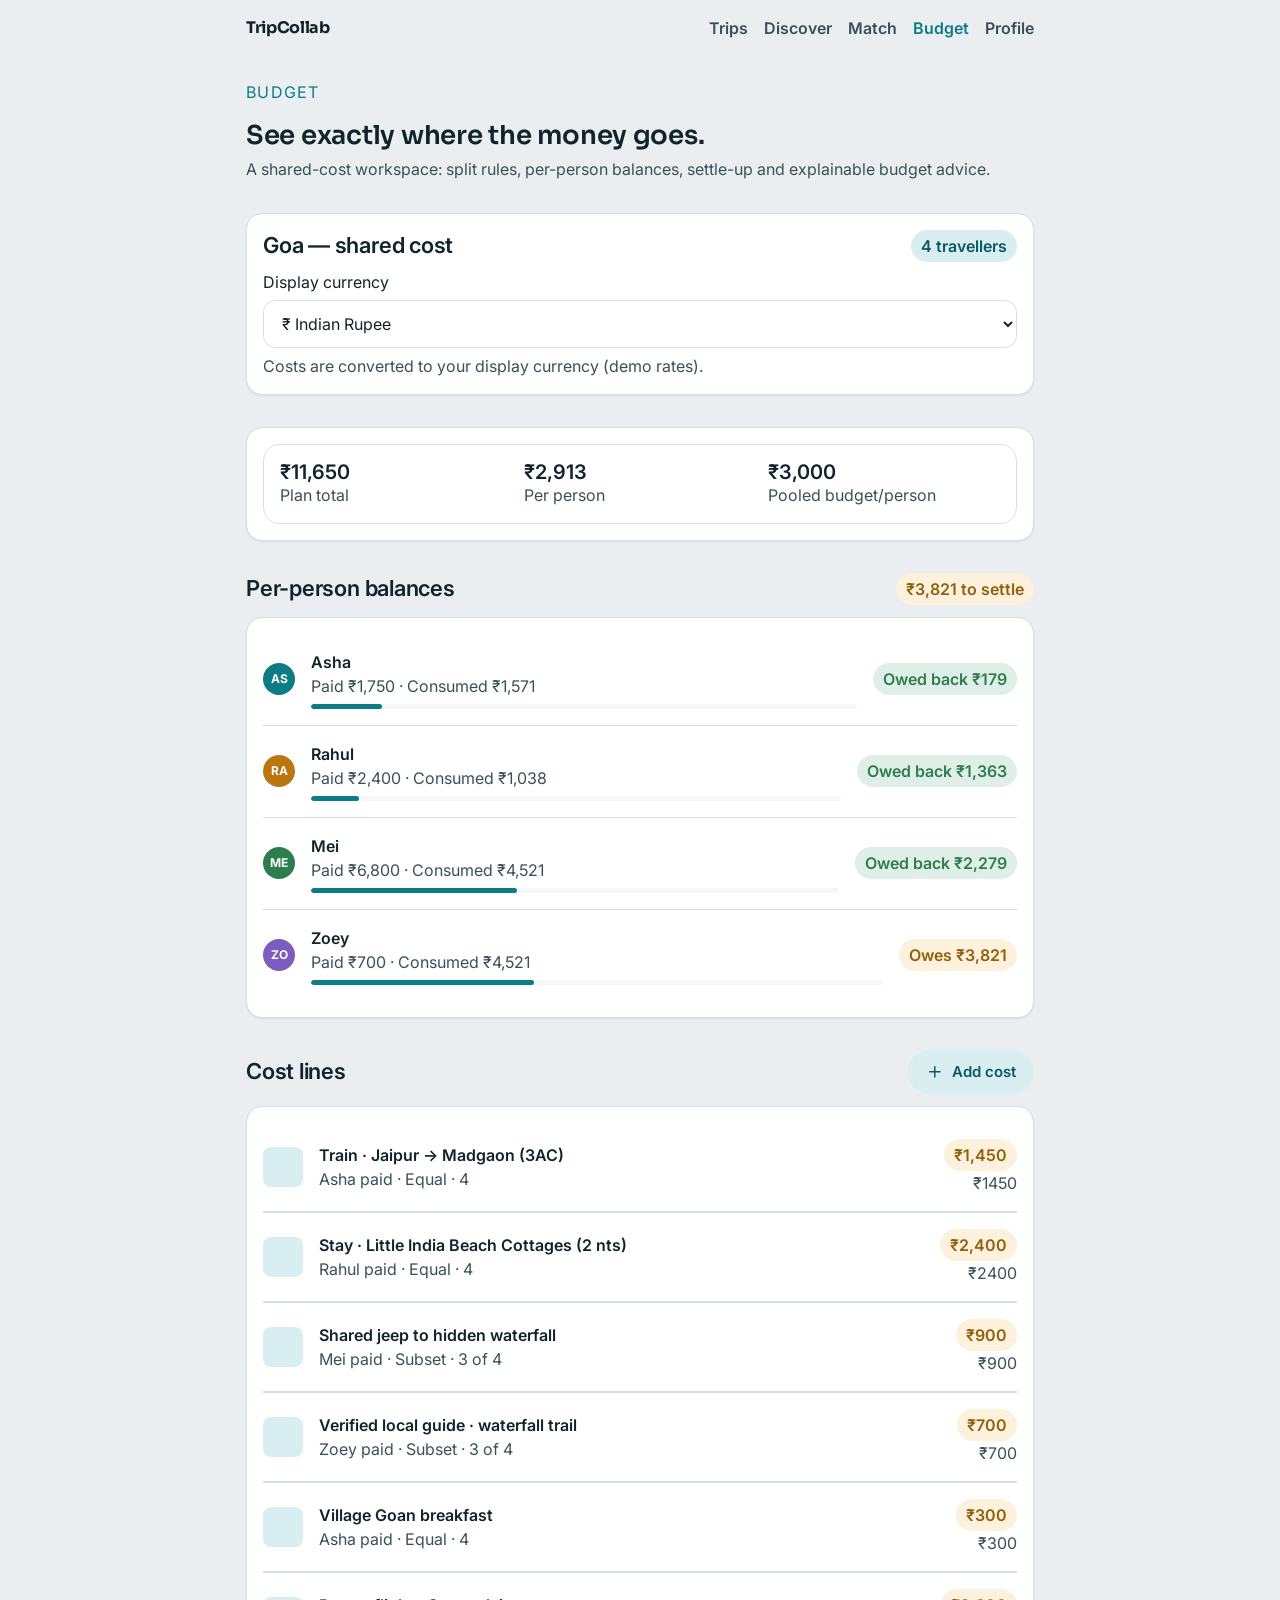
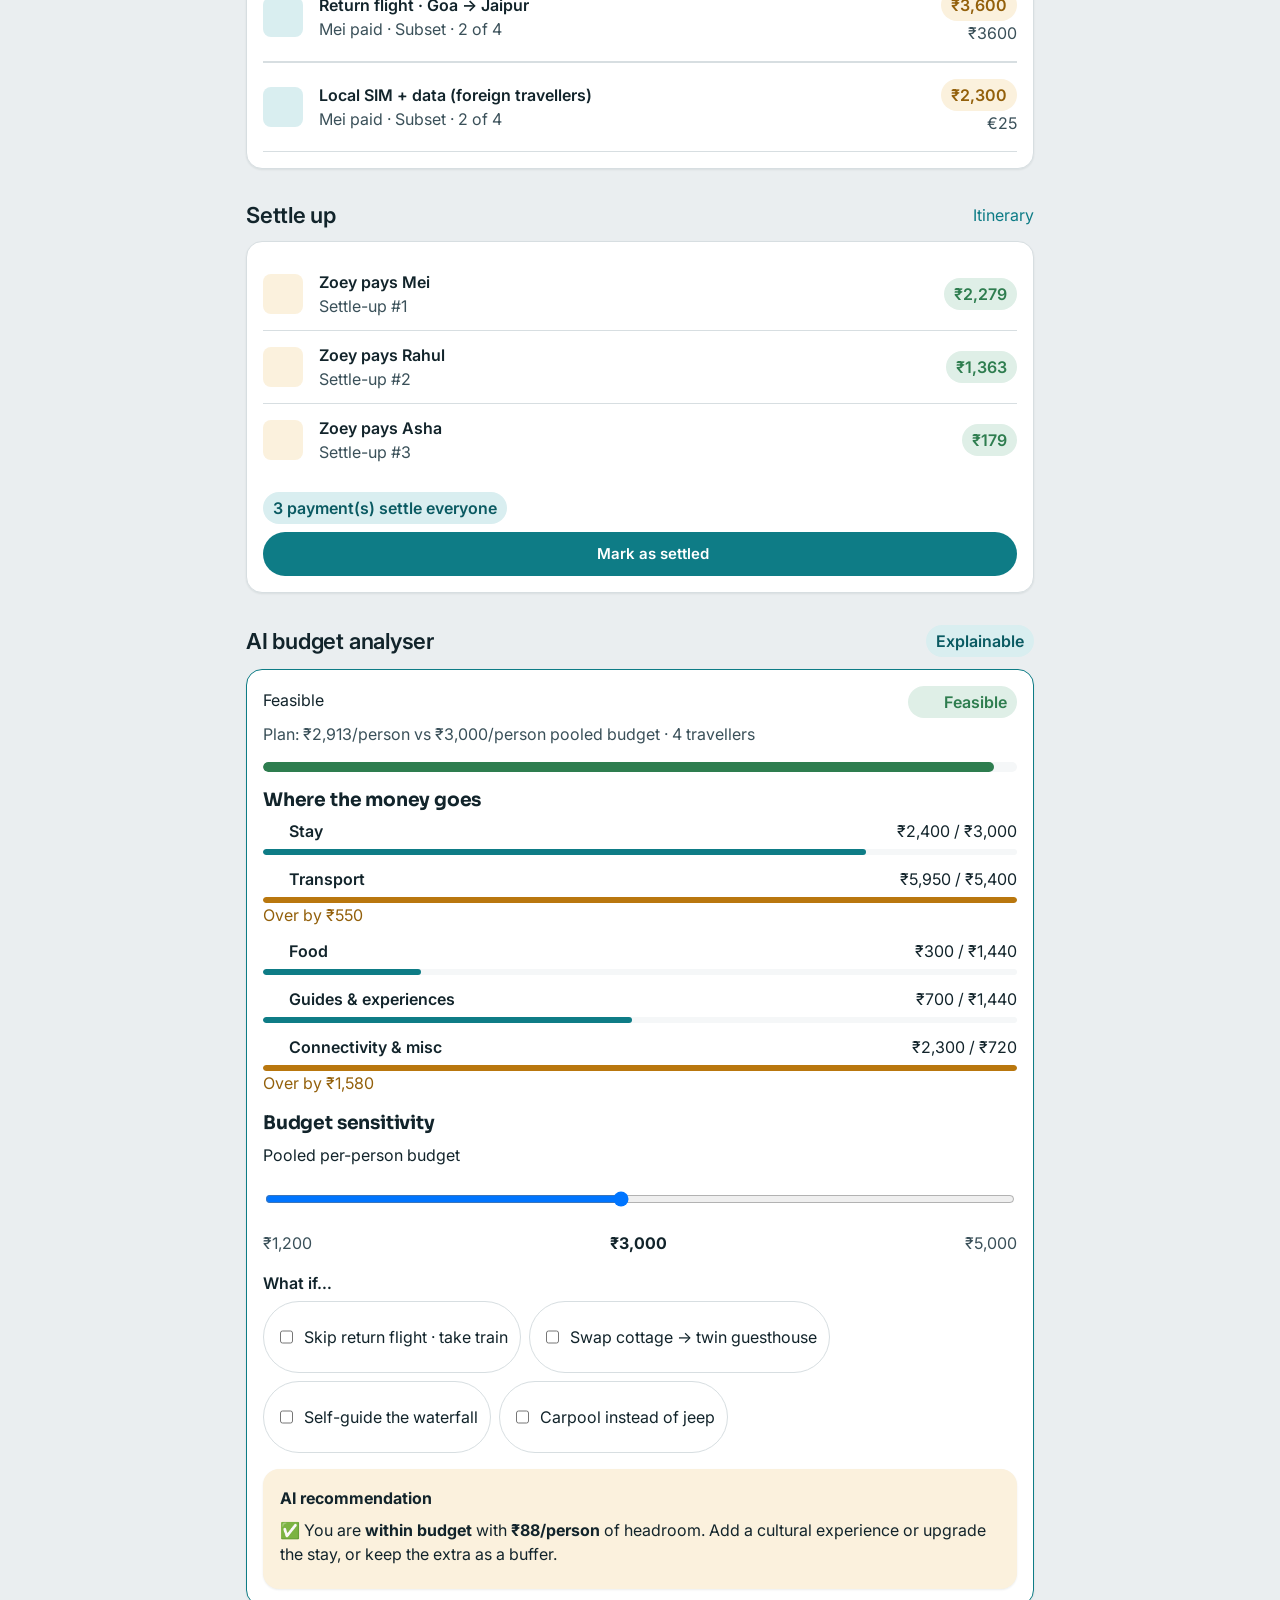
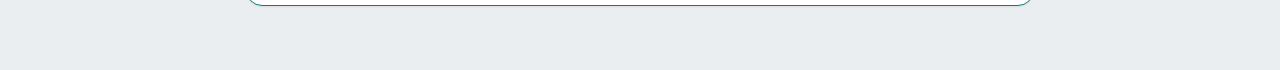
==== commit 516eb7ec: "Milestone 5: AI budget feasibility & recommendations - New 'AI budget analyser' module (explainable," ====
--- a/budget.html
+++ b/budget.html
@@ -134,8 +134,44 @@
         </div>
       </section>
 
-      <!-- AI Budget advisement -->
-      <section class="section" id="ai-budget"></section>
+      <!-- AI Budget intelligence (feasibility + sensitivity + recommendation) -->
+      <section class="section" id="ai-analyzer">
+        <div class="section__head">
+          <h2 class="section__title">AI budget analyser</h2>
+          <span class="pill pill--waypoint">Explainable</span>
+        </div>
+        <div class="card" style="border-color:var(--wp-waypoint)">
+          <div class="card__body">
+            <!-- Feasibility status -->
+            <div id="ai-status"></div>
+
+            <!-- Category breakdown -->
+            <h3 class="card__title" style="margin:16px 0 8px">Where the money goes</h3>
+            <div id="ai-categories"></div>
+
+            <!-- Budget sensitivity slider -->
+            <h3 class="card__title" style="margin:16px 0 8px">Budget sensitivity</h3>
+            <div class="field">
+              <label for="ai-budget-slider">Pooled per-person budget</label>
+              <input id="ai-budget-slider" type="range" min="1200" max="5000" step="100" value="3000" aria-describedby="ai-budget-out" />
+              <div style="display:flex;justify-content:space-between">
+                <span class="hint">₹1,200</span>
+                <strong id="ai-budget-out" style="font-family:var(--font-numeric)">₹3,000</strong>
+                <span class="hint">₹5,000</span>
+              </div>
+            </div>
+
+            <!-- Sensitivity: what-if toggles -->
+            <div class="field">
+              <span class="hint" style="font-weight:600;color:var(--wp-ink)">What if…</span>
+              <div id="ai-scenarios" class="subset-picker"></div>
+            </div>
+
+            <!-- Recommendation -->
+            <div id="ai-recommendation" style="margin-top:16px"></div>
+          </div>
+        </div>
+      </section>
     </main>
 
     <nav class="tabbar" aria-label="Primary">
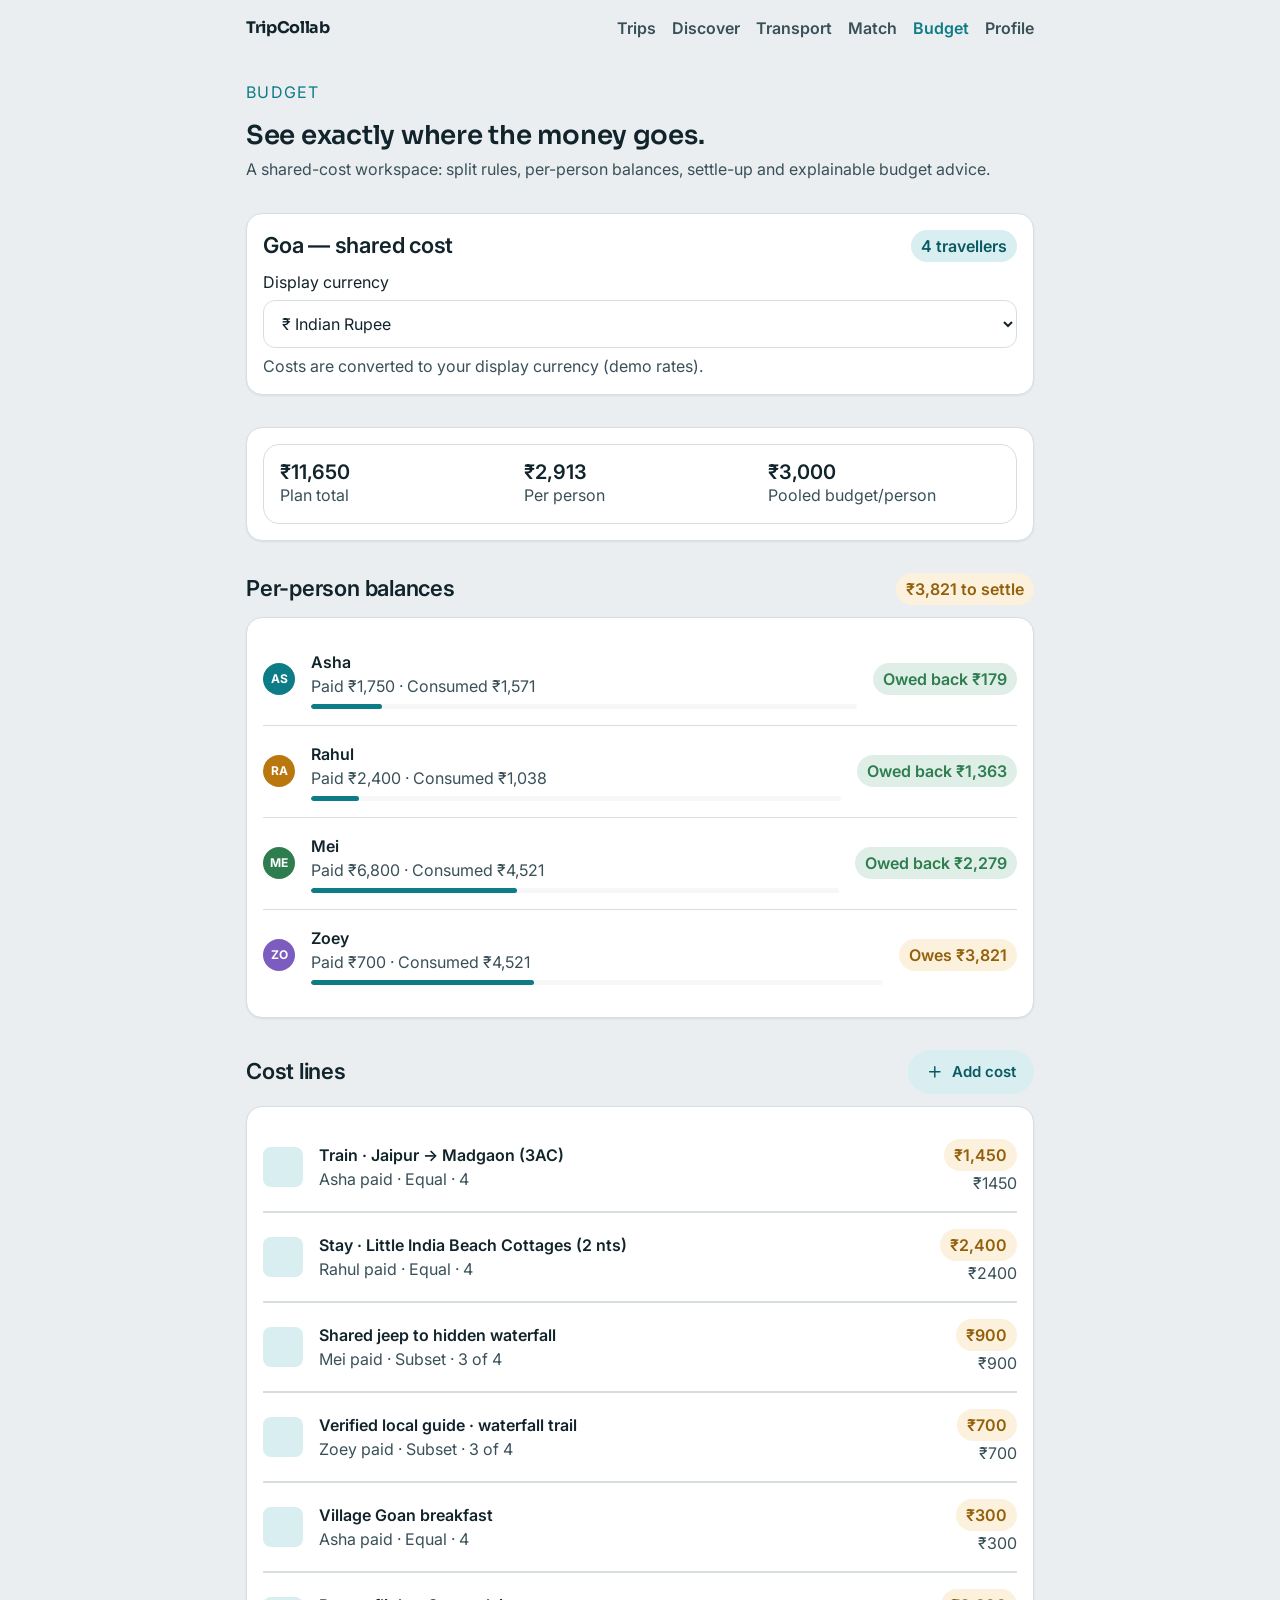
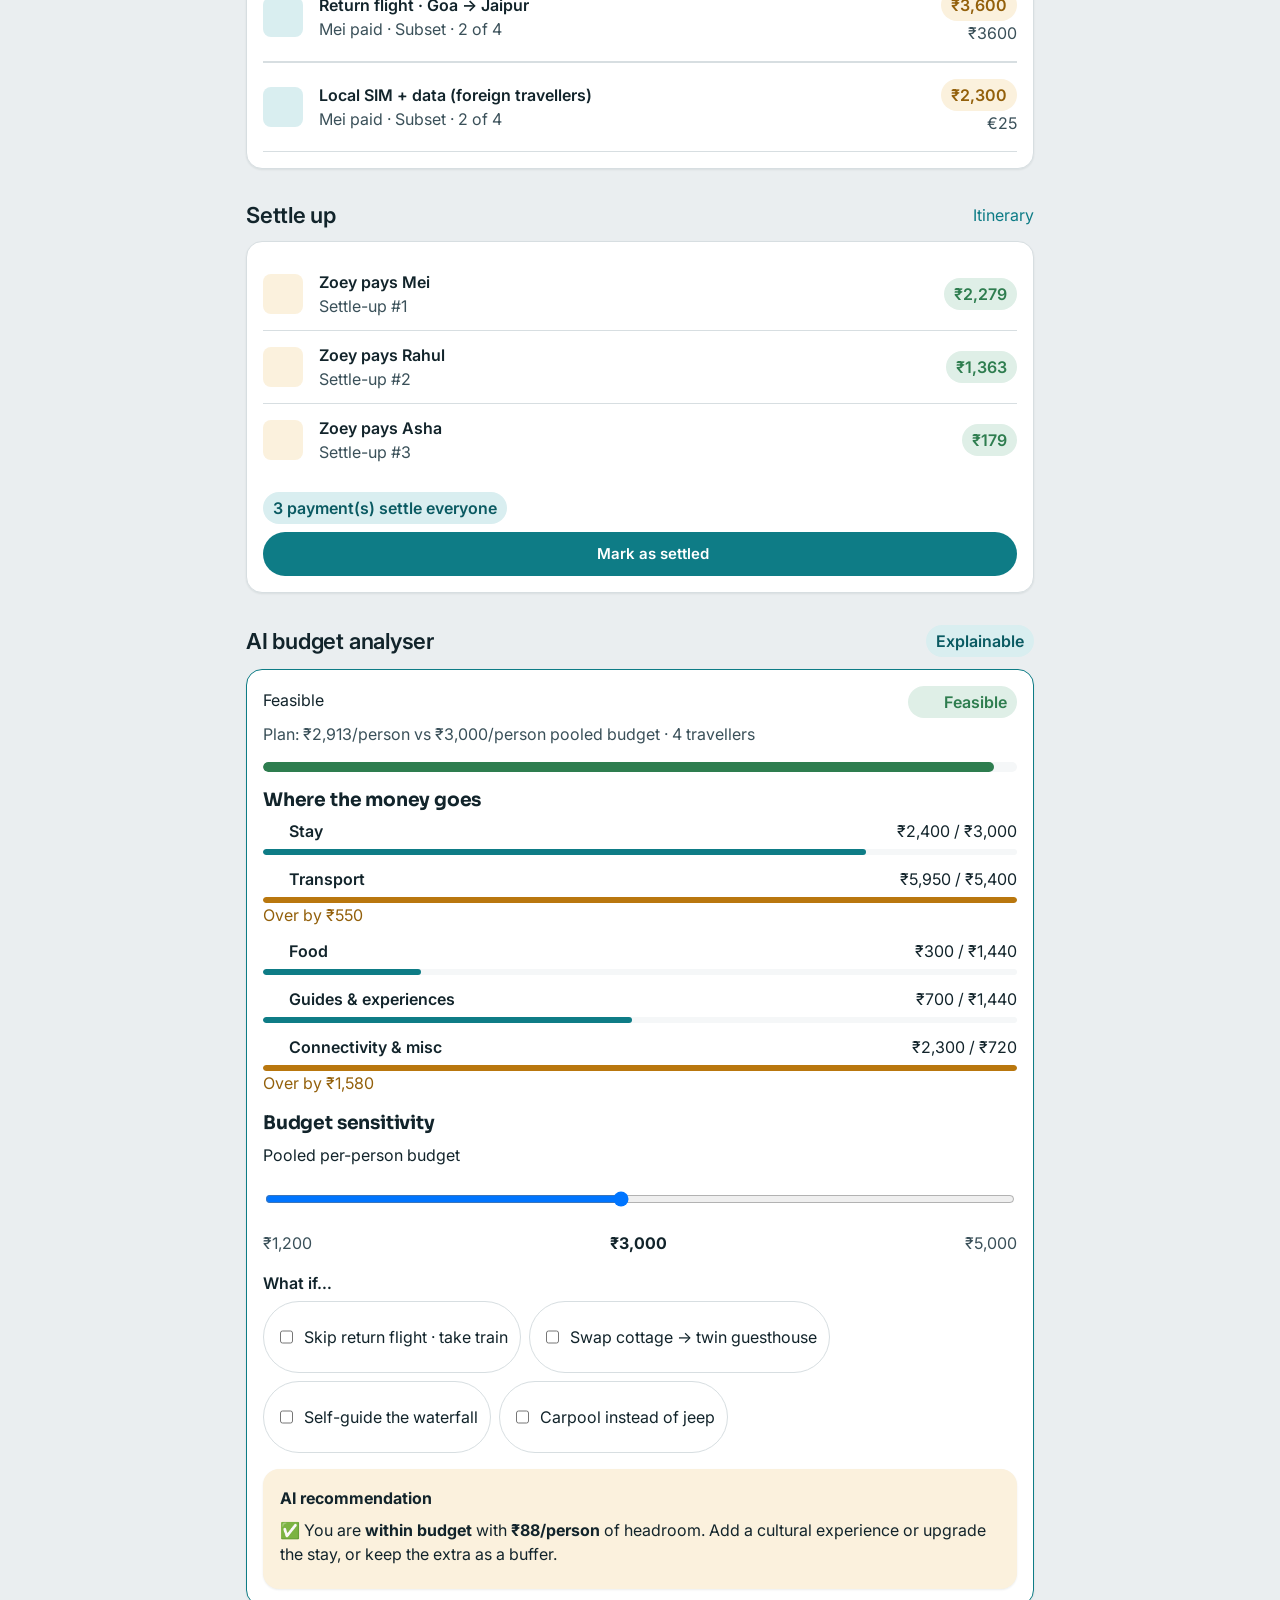
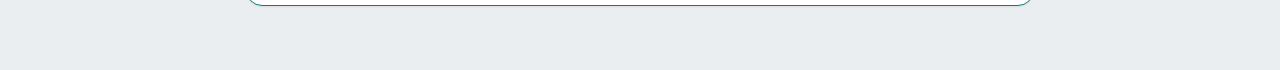
==== commit cf6f9062: "Milestone 10: cinematic all-India home, transport booking (plane/train/bus/cab), Amazon-style review" ====
--- a/budget.html
+++ b/budget.html
@@ -19,6 +19,7 @@
     <nav aria-label="Primary">
       <a data-nav="trips" href="index.html">Trips</a>
       <a data-nav="discover" href="discover.html">Discover</a>
+      <a data-nav="transport" href="transport.html">Transport</a>
       <a data-nav="match" href="match.html">Match</a>
       <a data-nav="budget" href="budget.html" aria-current="page">Budget</a>
       <a data-nav="profile" href="profile.html">Profile</a>
@@ -185,6 +186,7 @@
 
   <script src="assets/js/data.js"></script>
   <script src="assets/js/app.js"></script>
+  <script src="assets/js/store.js"></script>
   <script src="assets/js/budget.js"></script>
 </body>
 </html>
--- a/assets/css/screens.css
+++ b/assets/css/screens.css
@@ -233,3 +233,118 @@
 }
 .sub-option:has(input:checked) { background: var(--wp-waypoint-soft); border-color: var(--wp-waypoint); color: var(--wp-waypoint-deep); }
 .sub-option input { accent-color: var(--wp-waypoint); }
+
+/* ---- Hotels (Milestone 6) ---- */
+.hotel-card__body { padding: var(--sp-4); }
+.hotel-card__foot {
+  display: flex; align-items: flex-end; justify-content: space-between;
+  gap: 1rem; flex-wrap: wrap; margin-top: 12px;
+}
+.hotel-card__price { font: 700 1.375rem/1 var(--font-numeric); color: var(--wp-ink); }
+.hotel-card__per { font-size: var(--tp-body-sm); color: var(--wp-ink-soft); }
+
+/* ---- Inline toast ---- */
+.toast {
+  position: fixed; left: 50%; bottom: calc(5.5rem + env(safe-area-inset-bottom, 0px));
+  transform: translateX(-50%);
+  z-index: 30;
+  max-width: 90vw; padding: 0.75rem 1rem;
+  border-radius: var(--radius-md);
+  background: var(--wp-ink); color: #fff;
+  font-size: var(--tp-body-sm); font-weight: 600;
+  box-shadow: 0 10px 24px var(--wp-shadow);
+  text-align: center;
+  animation: fadeUp var(--dur-slow) var(--ease-out) both;
+}
+
+/* ---- 3D journey (Milestone 9) ---- */
+.route3d-toggle {
+  display: inline-flex; gap: 0.25rem; padding: 0.25rem;
+  background: var(--wp-surface-2); border-radius: var(--radius-pill);
+}
+.route3d-toggle button {
+  padding: 0.4rem 0.875rem; border-radius: var(--radius-pill);
+  font: 600 var(--tp-body-sm) var(--font-ui); color: var(--wp-ink-soft);
+}
+.route3d-toggle button[aria-selected="true"] {
+  background: var(--wp-surface); color: var(--wp-waypoint);
+  box-shadow: 0 1px 3px var(--wp-shadow);
+}
+.route3d-card { overflow: hidden; }
+.route3d-canvas {
+  position: relative; aspect-ratio: 16 / 9; background: var(--wp-surface);
+}
+.route3d-canvas canvas {
+  display: block; width: 100%; height: 100%;
+  background: radial-gradient(circle at 50% 42%, #EAF6F7 0%, #FEFEFE 62%, var(--wp-surface-2) 100%);
+}
+.route3d-legend { display: flex; align-items: center; gap: 0.75rem; flex-wrap: wrap; }
+
+.route3d-static__head { display: flex; align-items: center; gap: 1rem; padding: var(--sp-4) var(--sp-4) 0; }
+.route3d-static__diagram { padding: var(--sp-3) var(--sp-4) 0; }
+.route3d-static__diagram svg { width: 100%; height: auto; }
+.route3d-static__legs { padding: 0 var(--sp-4) var(--sp-4); }
+
+/* ---- Foreign-traveller assistance (Milestone 8) ---- */
+.assist-card { display: flex; }
+.assist-card .card__body { width: 100%; }
+.assist-meta { margin: 10px 0; }
+.assist-steps {
+  margin-top: 8px; display: grid; gap: 0.4rem; padding: 0;
+}
+.assist-steps li { color: var(--wp-ink-soft); }
+.assist-step {
+  display: inline-flex; align-items: center; justify-content: center;
+  width: 1.25rem; height: 1.25rem; flex: none; margin-top: 2px;
+  border-radius: 50%; background: var(--wp-waypoint-soft); color: var(--wp-waypoint-deep);
+  font: 700 0.75rem/1 var(--font-numeric);
+}
+.toast[hidden] { display: none; }
+
+/* ---- Transport booking (Milestone 10) ---- */
+.transport-card__row { display: flex; align-items: center; gap: 1rem; }
+.transport-card__meta { display: flex; gap: 0.5rem; flex-wrap: wrap; margin-top: 12px; }
+.transport-card__price { font: 700 1.25rem/1 var(--font-numeric); color: var(--wp-ink); }
+
+/* ---- Reviews & photo upload (Milestone 10) ---- */
+.review-summary { display: flex; align-items: center; gap: 1.25rem; }
+.review-summary__score { font: 700 3rem/1 var(--font-display); color: var(--wp-ink); }
+.review-summary__meta { flex: 1; }
+.review-stars { display: inline-flex; gap: 0.125rem; }
+.star { color: var(--wp-line); font-size: 1rem; }
+.star--on { color: var(--wp-amber); }
+.star--lg { font-size: 1.25rem; }
+.review-bars { margin-top: 16px; display: grid; gap: 0.375rem; }
+.review-bar { display: flex; align-items: center; gap: 0.5rem; }
+.review-bar__label { width: 1.5rem; font-size: var(--tp-caption); font-weight: 700; }
+.review-bar__track { flex: 1; height: 6px; background: var(--wp-surface-2); border-radius: 6px; overflow: hidden; }
+.review-bar__fill { height: 100%; background: var(--wp-amber); border-radius: 6px; }
+.review-bar__count { width: 1.5rem; text-align: right; font-size: var(--tp-caption); color: var(--wp-ink-soft); }
+
+.review-input-stars { display: inline-flex; gap: 0.25rem; }
+.review-input-stars button { font-size: 1.75rem; line-height: 1; color: var(--wp-line); transition: color var(--dur-fast); }
+.review-input-stars button.selected { color: var(--wp-amber); }
+.review-input-stars button:hover { color: var(--wp-amber); }
+
+.review-photo-preview { display: flex; align-items: center; gap: 0.75rem; margin-top: 8px; }
+.review-photo-preview img { width: 84px; height: 84px; object-fit: cover; border-radius: var(--radius-md); border: 1px solid var(--wp-line); }
+.review-photo-wrap { margin-top: 10px; }
+.review-photo { width: 120px; height: 90px; object-fit: cover; border-radius: var(--radius-md); border: 1px solid var(--wp-line); }
+.review-helpful { min-height: 32px; padding: 0.25rem 0.5rem; font-size: var(--tp-body-sm); }
+
+/* ---- Home cinematic hero (Milestone 10) ---- */
+.hero-cinema {
+  position: relative; border-radius: var(--radius-lg); overflow: hidden;
+  margin-top: var(--sp-5); min-height: 340px;
+  display: flex; align-items: flex-end; color: #fff;
+}
+.hero-cinema img { position: absolute; inset: 0; width: 100%; height: 100%; object-fit: cover; }
+.hero-cinema__scrim { position: absolute; inset: 0; background: linear-gradient(180deg, rgba(18,36,43,0.16) 0%, rgba(18,36,43,0.74) 82%); }
+.hero-cinema__content { position: relative; padding: var(--sp-6); width: 100%; }
+.hero-cinema__kicker { font: 600 var(--tp-caption) var(--font-ui); letter-spacing: 0.08em; text-transform: uppercase; color: var(--wp-waypoint-soft); }
+.hero-cinema__title { font: 600 clamp(1.9rem, 6vw, 2.8rem)/1.1 var(--font-display); color: #fff; margin-top: 0.5rem; }
+.hero-cinema__sub { margin-top: 0.5rem; color: rgba(255,255,255,0.9); max-width: 40ch; }
+.hero-cinema__actions { display: flex; gap: 0.75rem; flex-wrap: wrap; margin-top: 1.25rem; }
+.hero-cinema .btn--glass { background: rgba(255,255,255,0.16); color: #fff; backdrop-filter: blur(6px); }
+.quick-card { display: block; }
+.quick-card:hover { text-decoration: none; border-color: var(--wp-waypoint); }
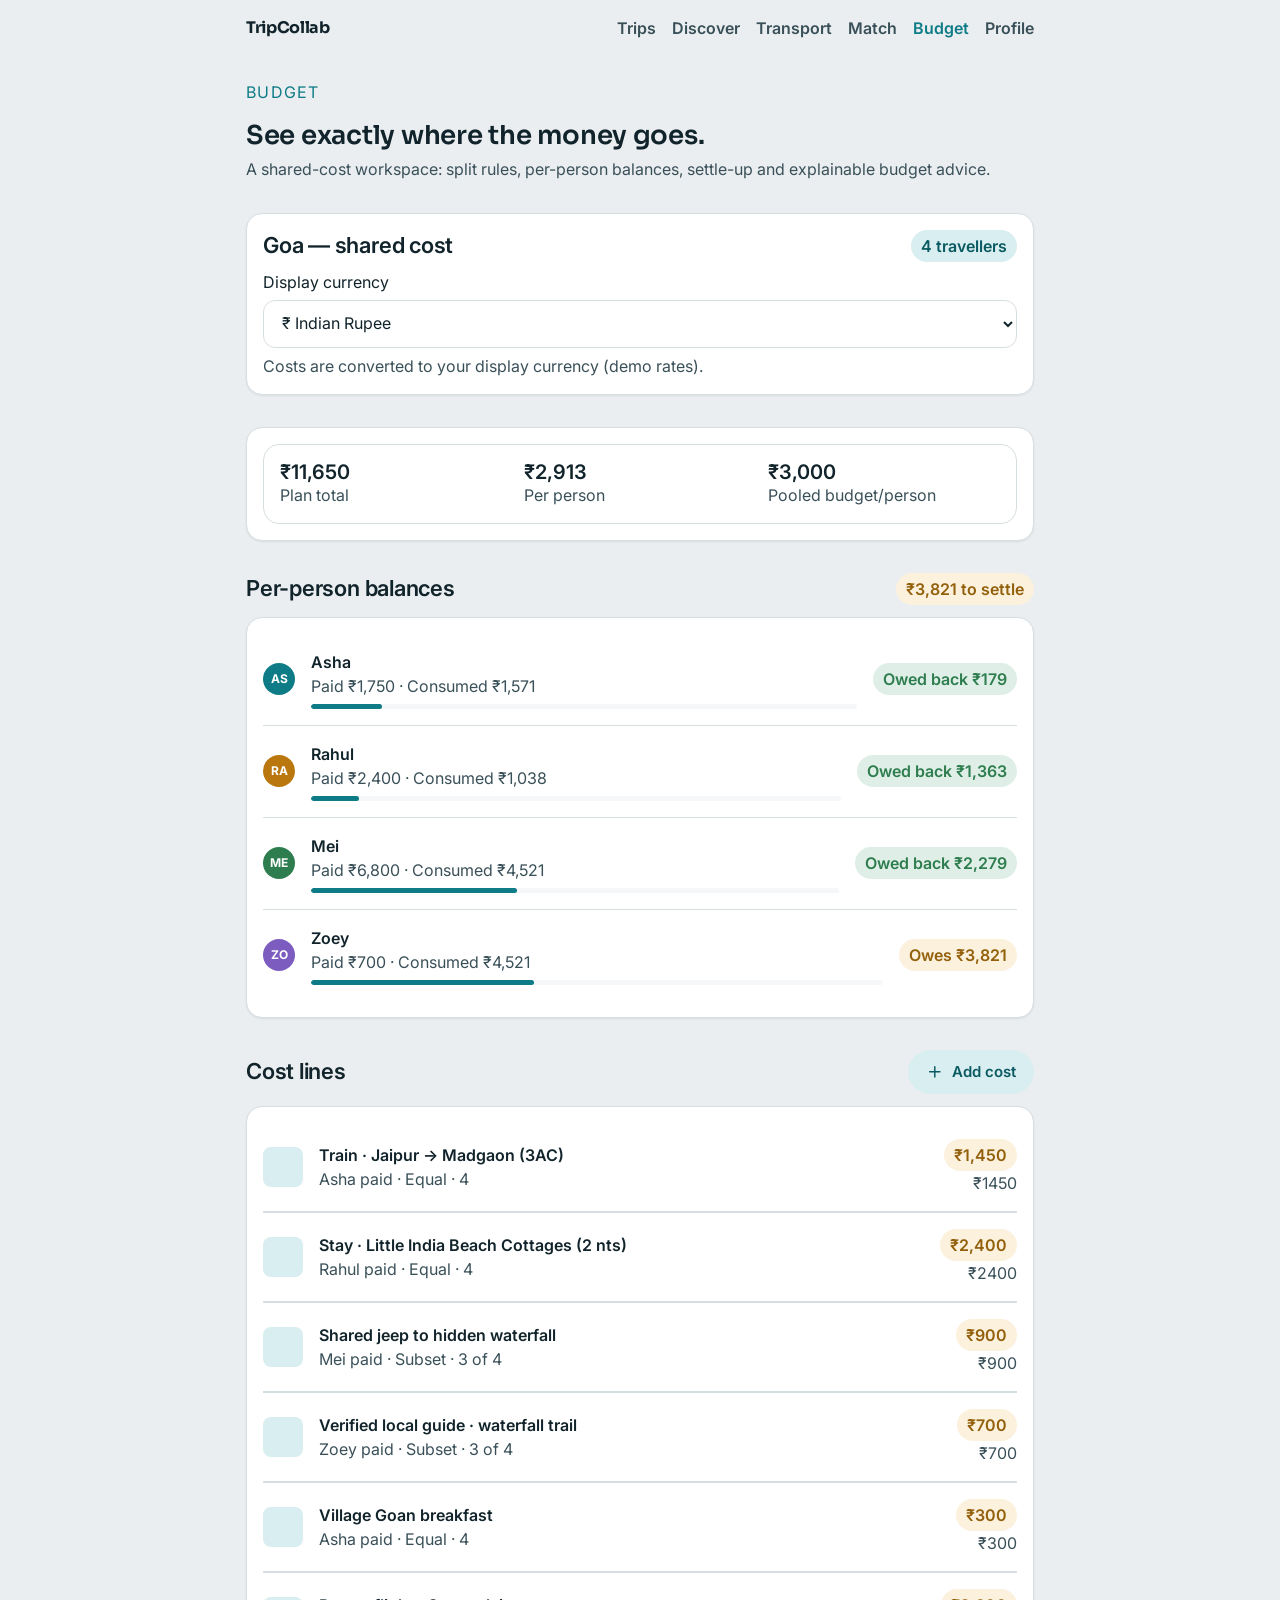
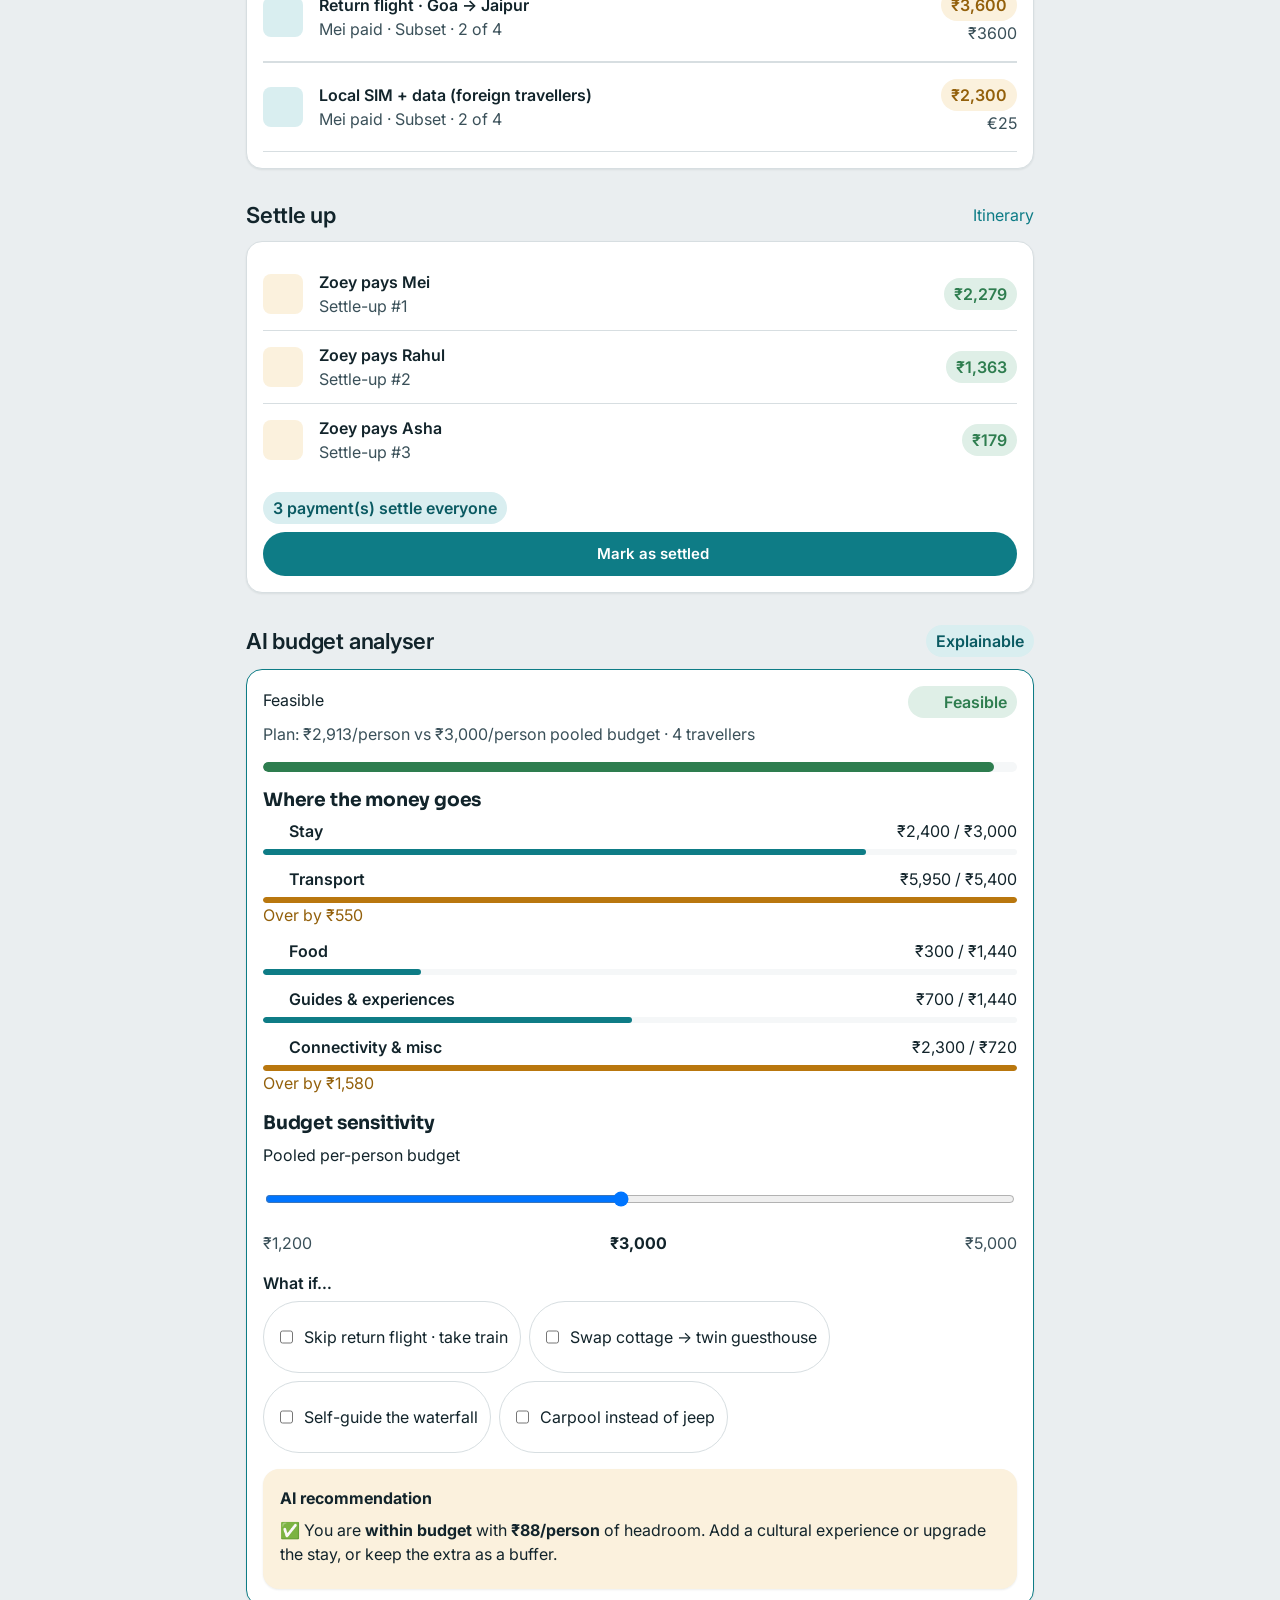
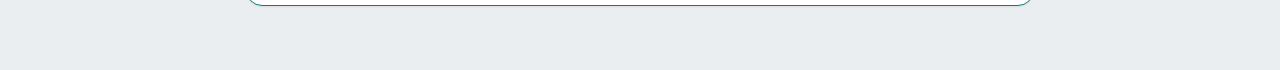
==== commit 10cff482: "Fix empty transport list: add cache-buster to all asset refs + defensive render The transport page s" ====
--- a/budget.html
+++ b/budget.html
@@ -7,11 +7,10 @@
   <title>Budget · TripCollab</title>
   <link rel="preconnect" href="https://fonts.googleapis.com" />
   <link rel="preconnect" href="https://fonts.gstatic.com" crossorigin />
-  <link href="https://fonts.googleapis.com/css2?family=Inter:wght@400;500;600;700&family=Sora:wght@600;700&display=swap" rel="stylesheet" />
-  <link rel="stylesheet" href="assets/css/tokens.css" />
-  <link rel="stylesheet" href="assets/css/base.css" />
-  <link rel="stylesheet" href="assets/css/components.css" />
-  <link rel="stylesheet" href="assets/css/screens.css" />
+  <link rel="stylesheet" href="assets/css/tokens.css?v=10" />
+  <link rel="stylesheet" href="assets/css/base.css?v=10" />
+  <link rel="stylesheet" href="assets/css/components.css?v=10" />
+  <link rel="stylesheet" href="assets/css/screens.css?v=10" />
 </head>
 <body data-nav="budget">
   <header class="topbar">
@@ -184,9 +183,10 @@
     </nav>
   </div>
 
-  <script src="assets/js/data.js"></script>
-  <script src="assets/js/app.js"></script>
-  <script src="assets/js/store.js"></script>
-  <script src="assets/js/budget.js"></script>
+  <script src="assets/js/font.js?v=10"></script>
+<script src="assets/js/data.js?v=10"></script>
+  <script src="assets/js/app.js?v=10"></script>
+  <script src="assets/js/store.js?v=10"></script>
+  <script src="assets/js/budget.js?v=10"></script>
 </body>
 </html>
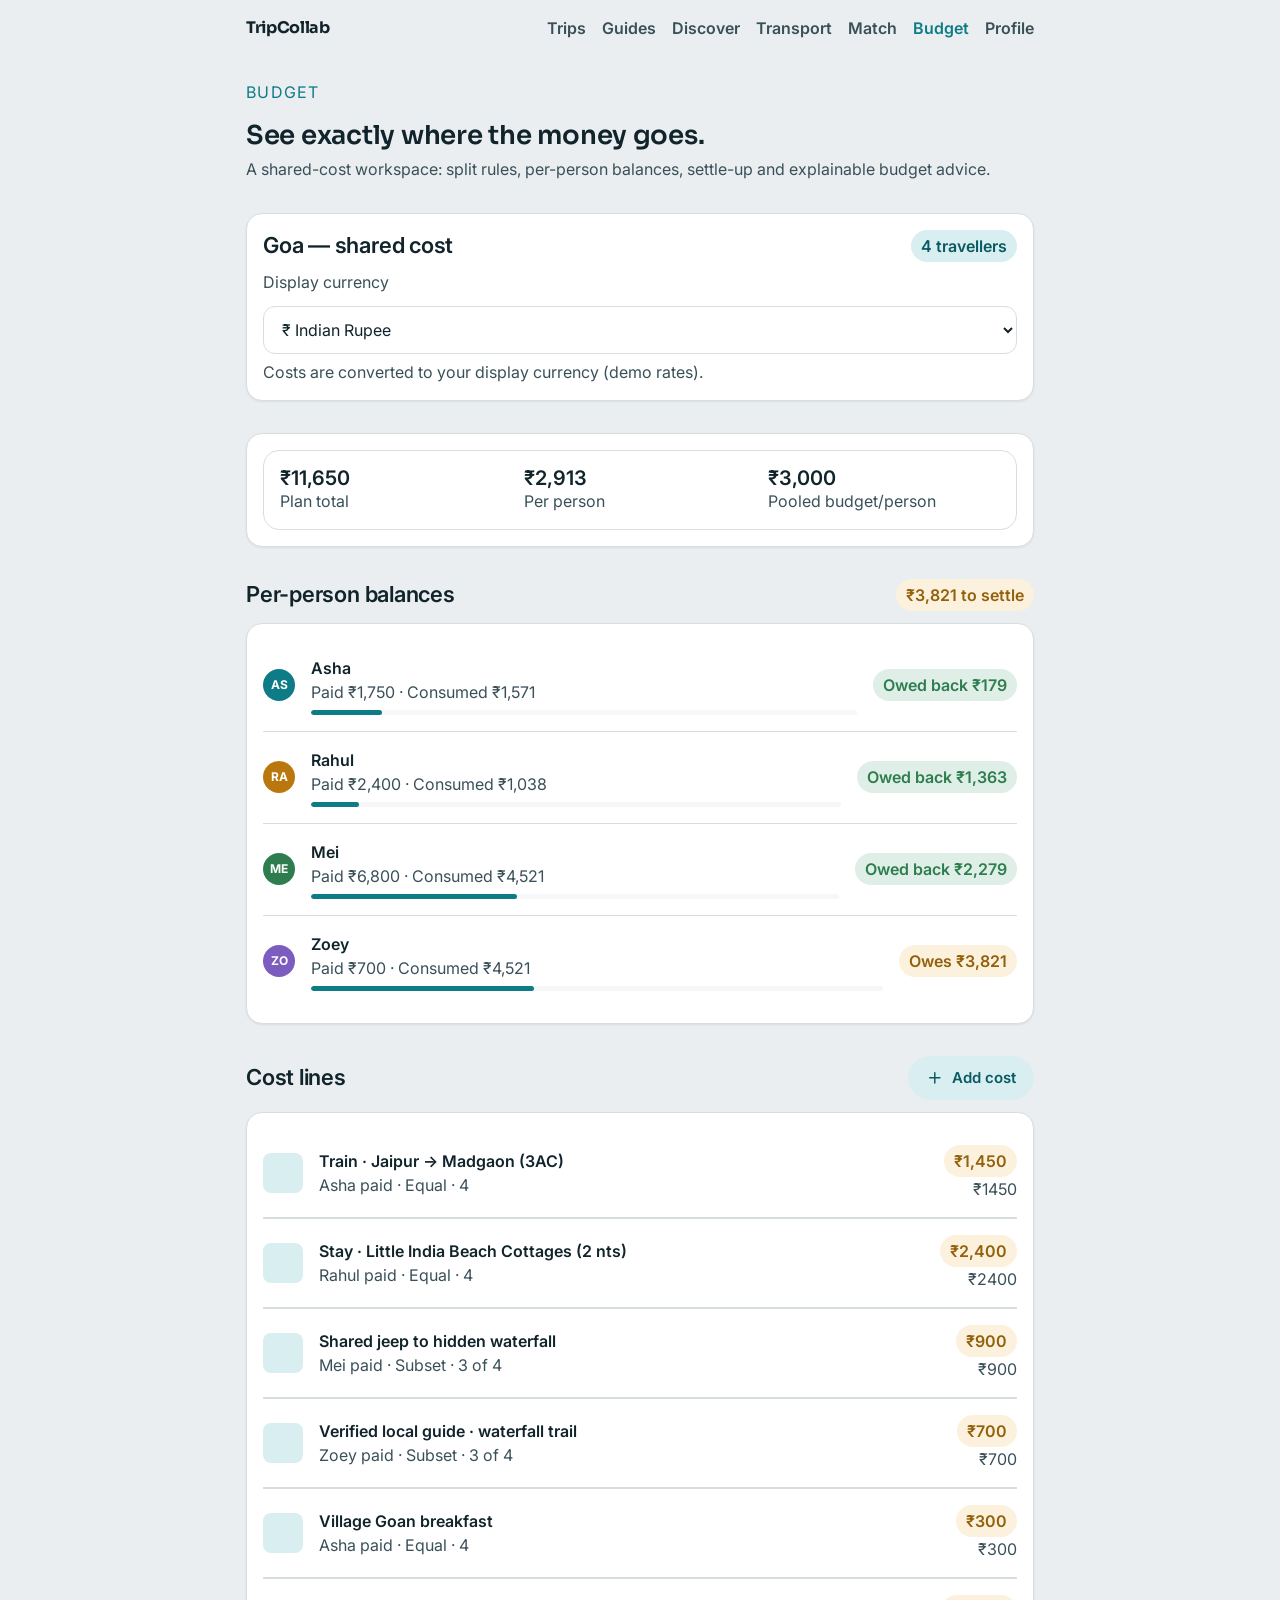
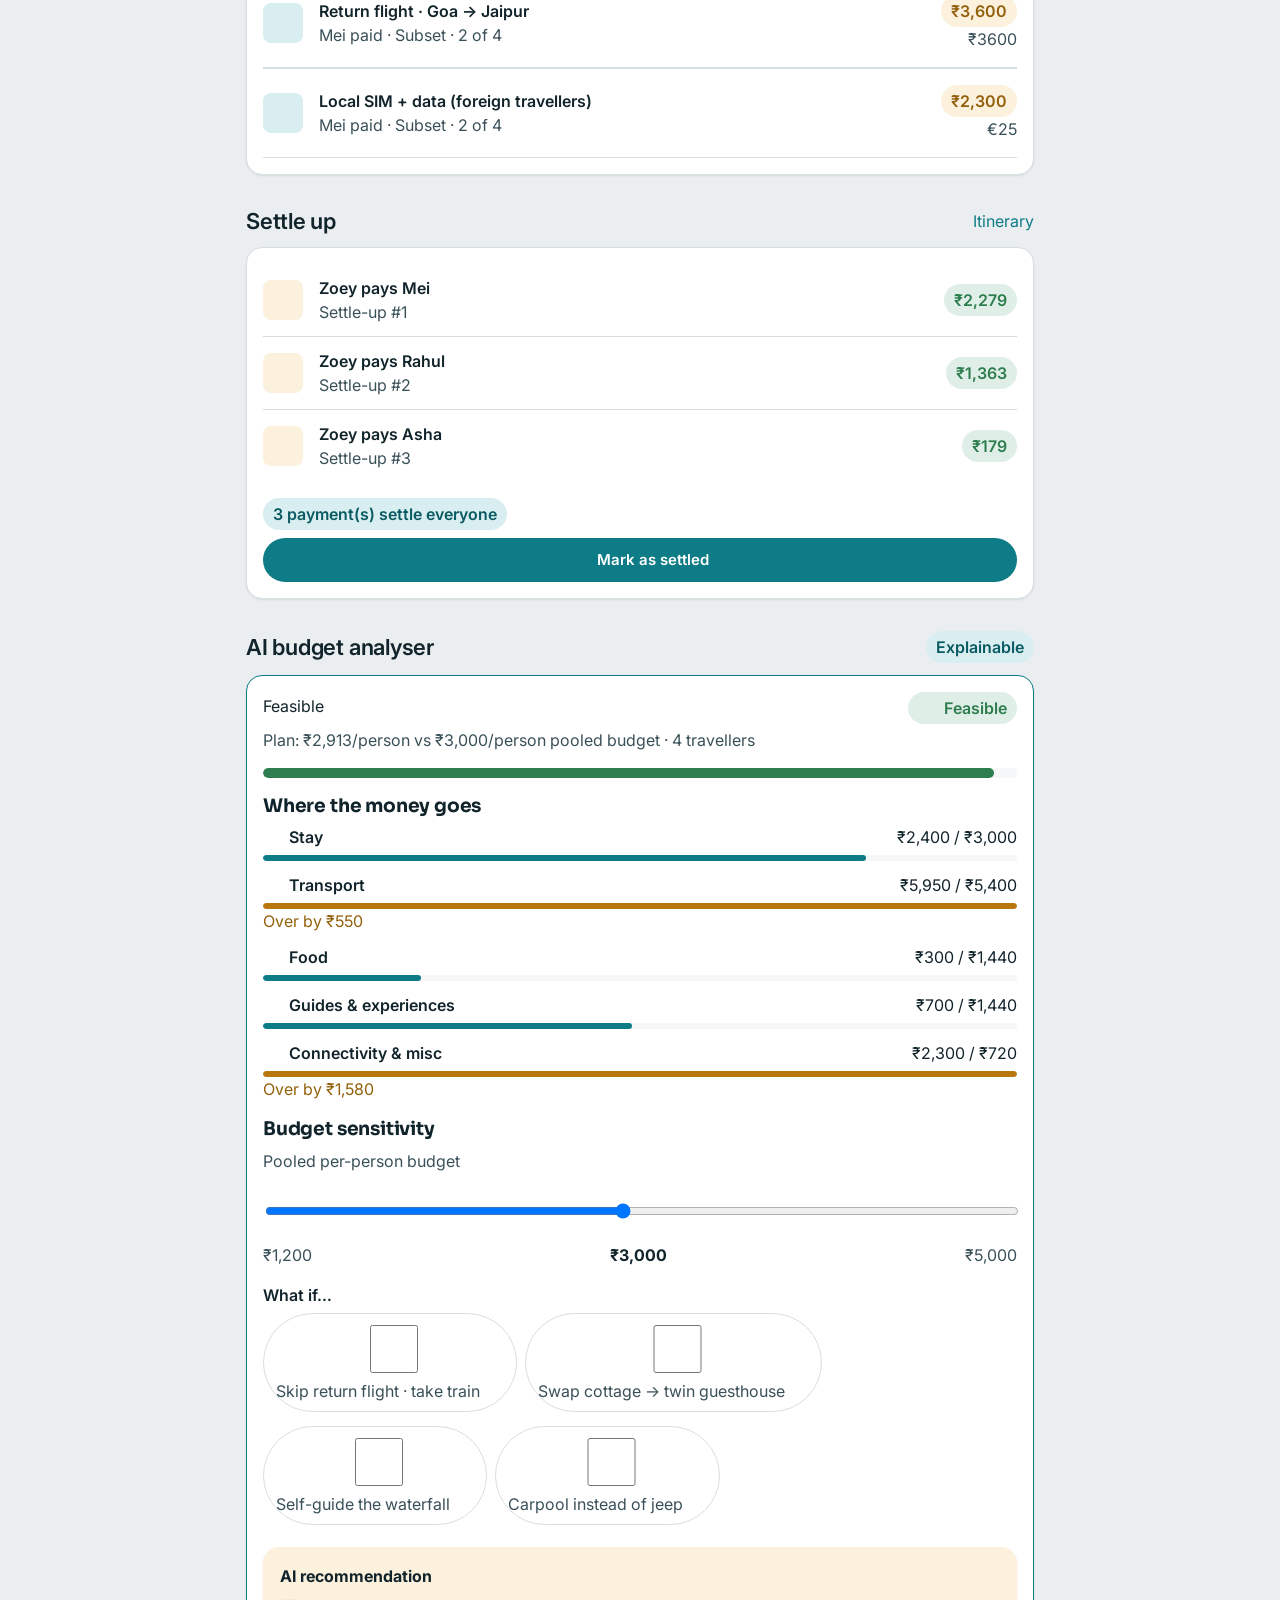
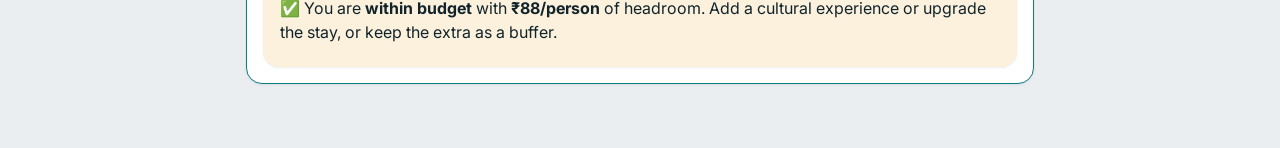
==== commit f3a3ea5e: "Milestone 11: Wanderlog-style Guides hub + AI trip planner + trip creation Adds a travel-guides expe" ====
--- a/budget.html
+++ b/budget.html
@@ -17,6 +17,7 @@
     <span class="topbar__brand">TripCollab</span>
     <nav aria-label="Primary">
       <a data-nav="trips" href="index.html">Trips</a>
+      <a data-nav="guides" href="guides.html">Guides</a>
       <a data-nav="discover" href="discover.html">Discover</a>
       <a data-nav="transport" href="transport.html">Transport</a>
       <a data-nav="match" href="match.html">Match</a>
--- a/assets/css/screens.css
+++ b/assets/css/screens.css
@@ -348,3 +348,33 @@
 .hero-cinema .btn--glass { background: rgba(255,255,255,0.16); color: #fff; backdrop-filter: blur(6px); }
 .quick-card { display: block; }
 .quick-card:hover { text-decoration: none; border-color: var(--wp-waypoint); }
+
+/* ---- Guides hub (Milestone 11) ---- */
+.guide-card-link { display: block; }
+.guide-card-link:hover { text-decoration: none; border-color: var(--wp-waypoint); }
+.guide-card__foot { display: flex; gap: 0.75rem; align-items: center; margin-top: 12px; }
+.guide-card__author { display: flex; gap: 0.5rem; align-items: center; margin-top: 10px; }
+.guide-card__author-name { font-size: var(--tp-body-sm); font-weight: 600; display: flex; align-items: center; gap: 2px; }
+.badge-verify { display: inline-flex; color: var(--wp-verify); }
+.guide-love.is-liked { color: var(--wp-amber-deep); }
+.guide-love.is-liked svg { fill: currentColor; }
+.chip-toggle {
+  appearance: none; border: 1px solid var(--wp-line); background: var(--wp-surface);
+  color: var(--wp-ink-soft); border-radius: 999px; padding: 0.5rem 0.9rem; font: 600 var(--tp-body-sm) var(--font-ui);
+  cursor: pointer; transition: background var(--dur-fast), color var(--dur-fast), border-color var(--dur-fast);
+}
+.chip-toggle:hover { border-color: var(--wp-waypoint); }
+.chip-toggle.is-on { background: var(--wp-waypoint-soft); border-color: var(--wp-waypoint); color: var(--wp-waypoint-deep); }
+.chip-row { display: flex; flex-wrap: wrap; gap: 0.5rem; }
+
+/* ---- Create trip (Milestone 11) ---- */
+.grid-two { display: grid; grid-template-columns: 1fr 1fr; gap: var(--sp-4); }
+.select {
+  width: 100%; appearance: none; border: 1px solid var(--wp-line); border-radius: var(--radius-md);
+  background: var(--wp-surface); color: var(--wp-ink); padding: 0.75rem 0.875rem; font: 400 1rem/1.3 var(--font-ui);
+}
+.select:focus { outline: 2px solid var(--wp-waypoint); outline-offset: 1px; }
+.create-actions { display: flex; gap: 0.75rem; flex-wrap: wrap; }
+.create-actions .btn { flex: 1 1 auto; }
+.field label { display: block; font: 600 var(--tp-body-sm) var(--font-ui); color: var(--wp-ink-soft); margin-bottom: 0.375rem; }
+.field input { width: 100%; }
